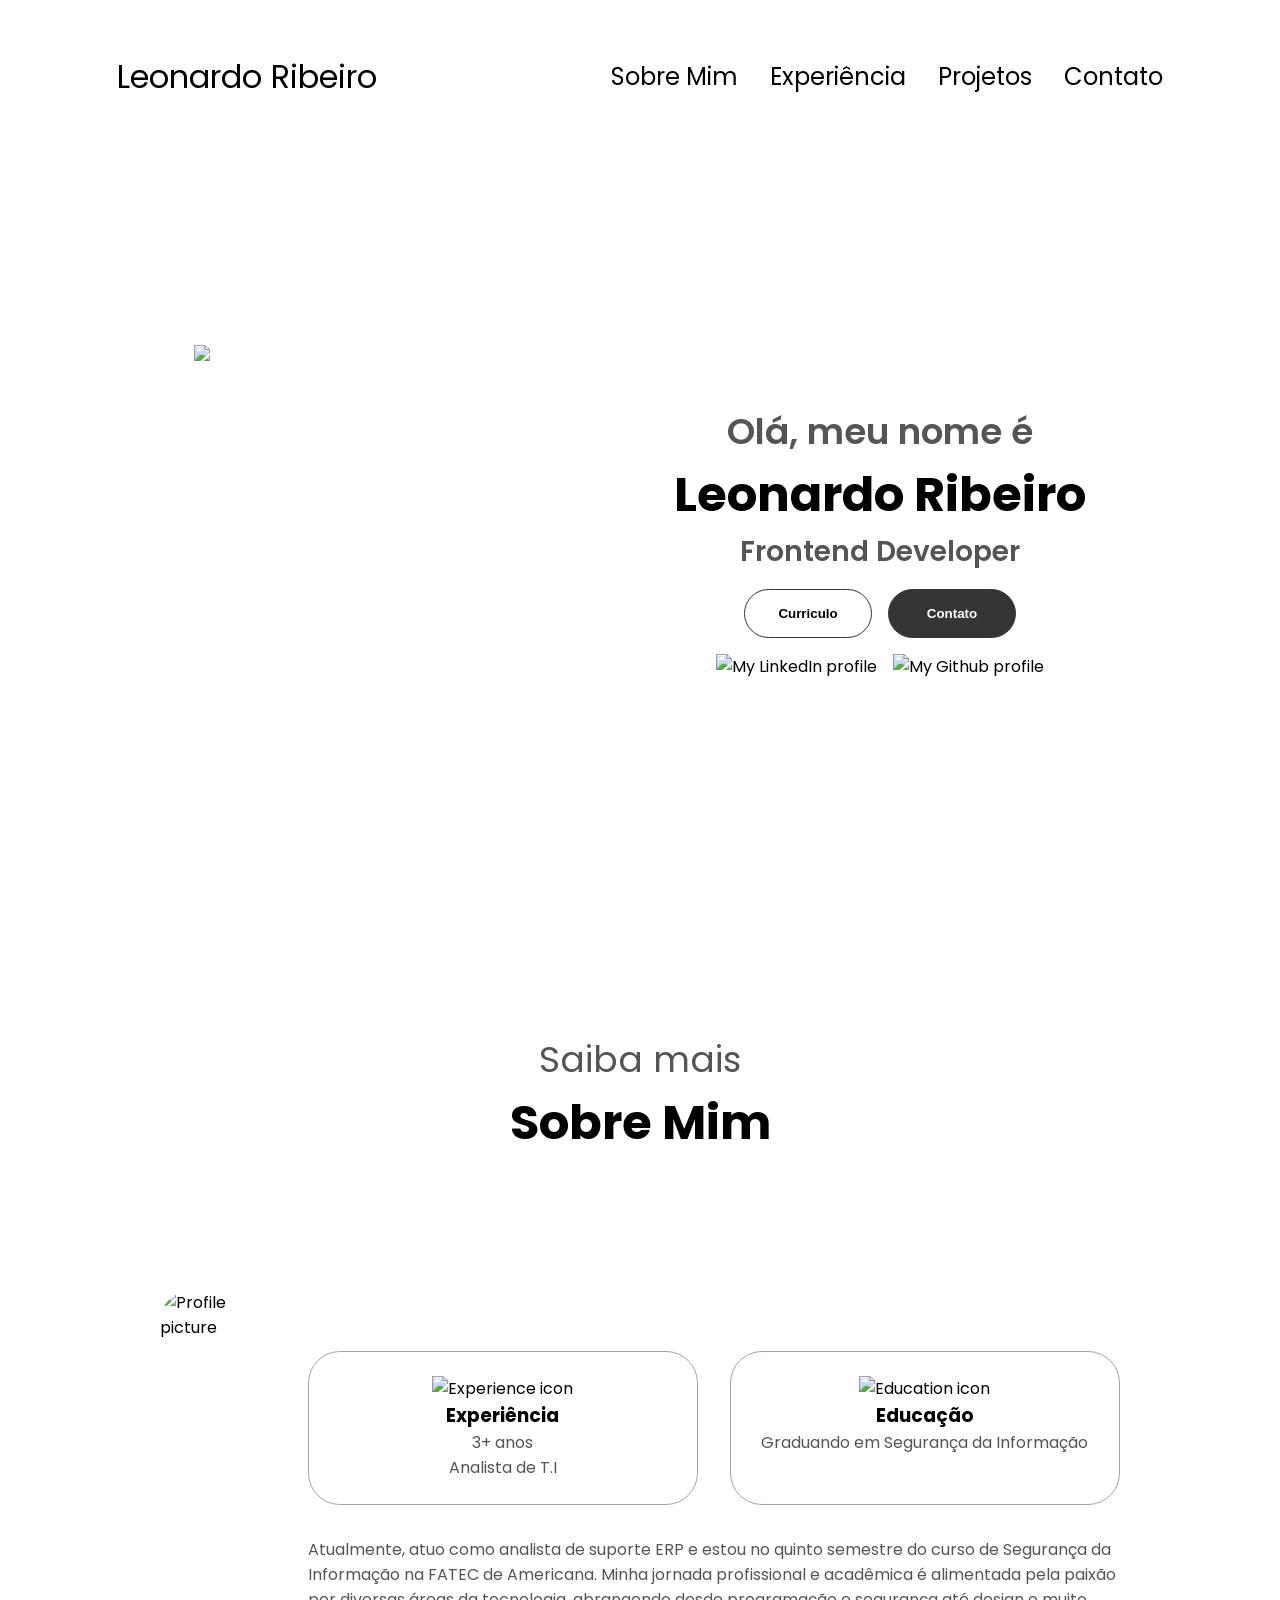
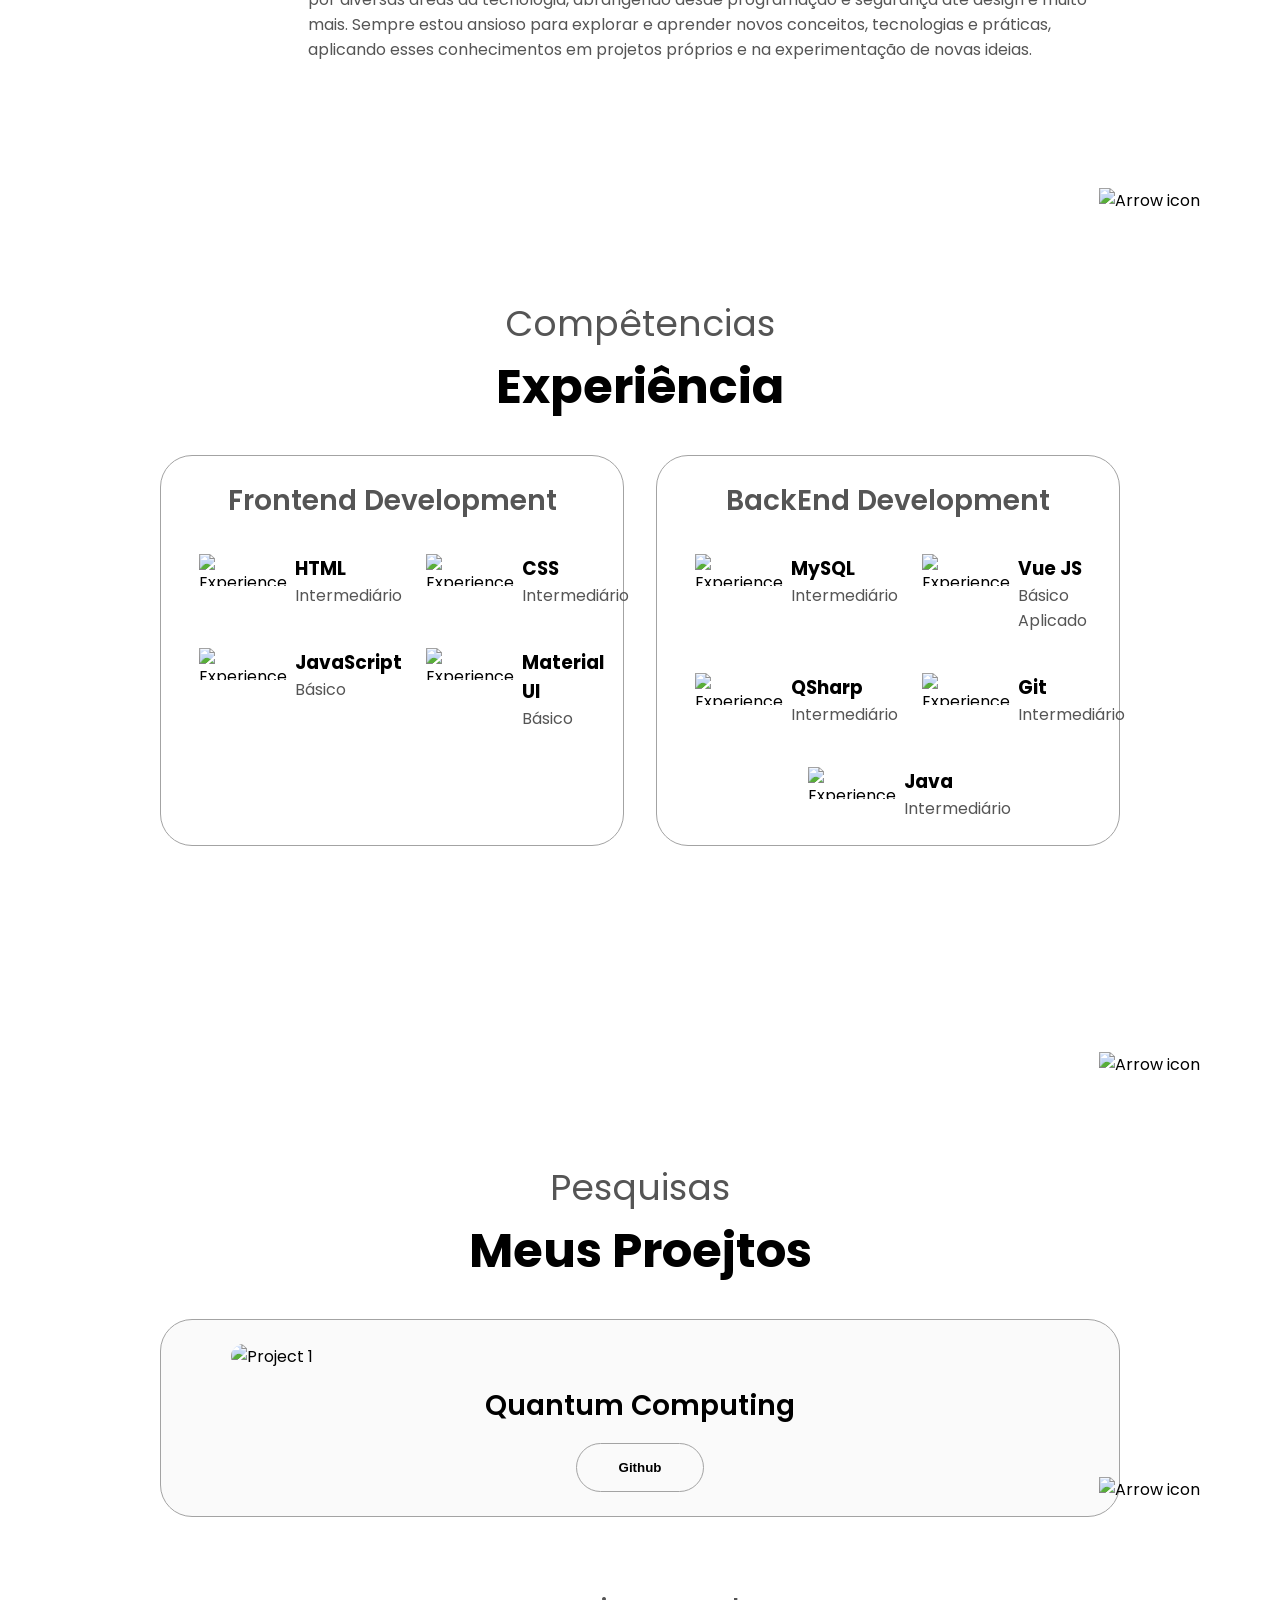
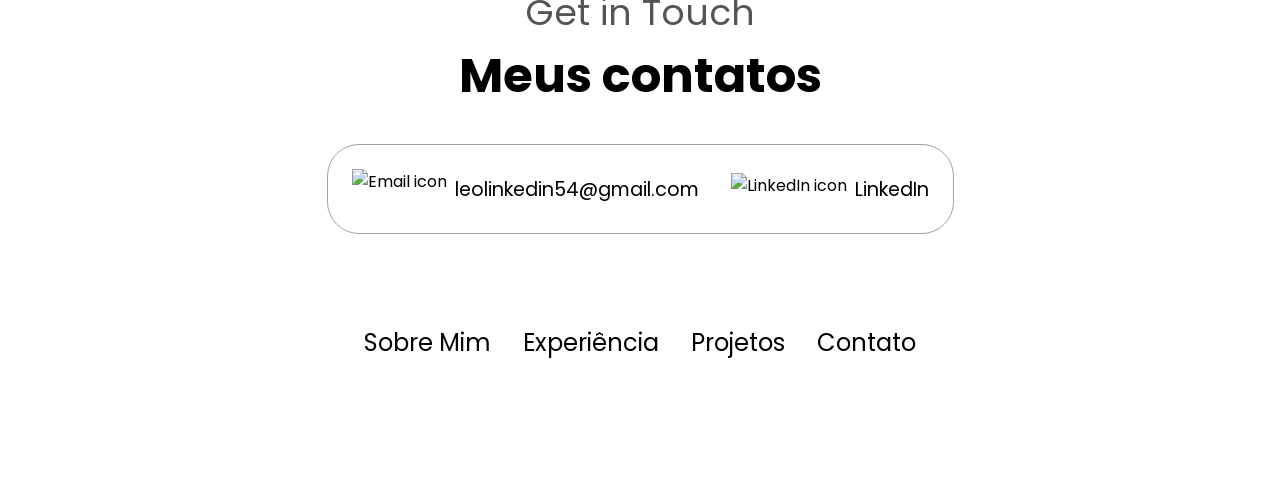
==== index.html @ 20540aca "Add files via upload" ====
<!DOCTYPE html>
<html lang="en">
  <head>
    <meta charset="UTF-8" />
    <meta http-equiv="X-UA-Compatible" content="IE=edge" />
    <meta name="viewport" content="width=device-width, initial-scale=1.0" />
    <title>Meu Portfolio</title>
    <link rel="stylesheet" href="style.css" />
    <link rel="stylesheet" href="mediaqueries.css" />
  </head>
  <body>
    <nav id="desktop-nav">
      <div class="logo">Leonardo Ribeiro</div>
      <div>
        <ul class="nav-links">
          <li><a href="#about">Sobre Mim</a></li>
          <li><a href="#experience">Experiência</a></li>
          <li><a href="#projects">Projetos</a></li>
          <li><a href="#contact">Contato</a></li>
        </ul>
      </div>
    </nav>
    <nav id="hamburger-nav">
      <div class="logo">Leonardo Ribeiro</div>
      <div class="hamburger-menu">
        <div class="hamburger-icon" onclick="toggleMenu()">
          <span></span>
          <span></span>
          <span></span>
        </div>
        <div class="menu-links">
          <li><a href="#about" onclick="toggleMenu()">Sobre Mim</a></li>
          <li><a href="#experience" onclick="toggleMenu()">Experiência</a></li>
          <li><a href="#projects" onclick="toggleMenu()">Projetos</a></li>
          <li><a href="#contact" onclick="toggleMenu()">Contato</a></li>
        </div>
      </div>
    </nav>
    <section id="profile">
      <div class="section__pic-container">
        <img src="./assets/Leo.png" />
      </div>
      <div class="section__text">
        <p class="section__text__p1">Olá, meu nome é</p>
        <h1 class="title">Leonardo Ribeiro</h1>
        <p class="section__text__p2">Frontend Developer</p>
        <div class="btn-container">
          <button
            class="btn btn-color-2"
            onclick="window.open('./assets/Curriculo.pdf')"
          >
            Curriculo
          </button>
          <button class="btn btn-color-1" onclick="location.href='./#contact'">
            Contato
          </button>
        </div>
        <div id="socials-container">
          <img
            src="./assets/linkedin.png"
            alt="My LinkedIn profile"
            class="icon"
            onclick="location.href='https://www.linkedin.com/in/leonardo-r2022/'"
          />
          <img
            src="./assets/github.png"
            alt="My Github profile"
            class="icon"
            onclick="location.href='hhttps://github.com/LeoNardoRR'"
          />
        </div>
      </div>
    </section>
    <section id="about">
      <p class="section__text__p1">Saiba mais</p>
      <h1 class="title">Sobre Mim</h1>
      <div class="section-container">
        <div class="section__pic-container">
          <img
            src="./assets/Leo2.JPEG"
            alt="Profile picture"
            class="about-pic"
          />
        </div>
        <div class="about-details-container">
          <div class="about-containers">
            <div class="details-container">
              <img
                src="./assets/experience.png"
                alt="Experience icon"
                class="icon"
              />
              <h3>Experiência</h3>
              <p>3+ anos <br />Analista de T.I</p>
            </div>
            <div class="details-container">
              <img
                src="./assets/education.png"
                alt="Education icon"
                class="icon"
              />
              <h3>Educação</h3>
              <p>Graduando em Segurança da Informação<br /></p>
            </div>
          </div>
          <div class="text-container">
            <p>
              Atualmente, atuo como analista de suporte ERP e estou no quinto
              semestre do curso de Segurança da Informação na FATEC de
              Americana. Minha jornada profissional e acadêmica é alimentada
              pela paixão por diversas áreas da tecnologia, abrangendo desde
              programação e segurança até design e muito mais. Sempre estou
              ansioso para explorar e aprender novos conceitos, tecnologias e
              práticas, aplicando esses conhecimentos em projetos próprios e na
              experimentação de novas ideias.
            </p>
          </div>
        </div>
      </div>
      <img
        src="./assets/arrow.png"
        alt="Arrow icon"
        class="icon arrow"
        onclick="location.href='./#experience'"
      />
    </section>
    <section id="experience">
      <p class="section__text__p1">Compêtencias</p>
      <h1 class="title">Experiência</h1>
      <div class="experience-details-container">
        <div class="about-containers">
          <div class="details-container">
            <h2 class="experience-sub-title">Frontend Development</h2>
            <div class="article-container">
              <article>
                <img
                  src="./assets/checkmark.png"
                  alt="Experience icon"
                  class="icon"
                />
                <div>
                  <h3>HTML</h3>
                  <p>Intermediário</p>
                </div>
              </article>
              <article>
                <img
                  src="./assets/checkmark.png"
                  alt="Experience icon"
                  class="icon"
                />
                <div>
                  <h3>CSS</h3>
                  <p>Intermediário</p>
                </div>
              </article>
              <article>
                <img
                  src="./assets/checkmark.png"
                  alt="Experience icon"
                  class="icon"
                />
                <div>
                  <h3>JavaScript</h3>
                  <p>Básico</p>
                </div>
              </article>
              <article>
                <img
                  src="./assets/checkmark.png"
                  alt="Experience icon"
                  class="icon"
                />
                <div>
                  <h3>Material UI</h3>
                  <p>Básico</p>
                </div>
              </article>
            </div>
          </div>
          <div class="details-container">
            <h2 class="experience-sub-title">BackEnd Development</h2>
            <div class="article-container">
              <article>
                <img
                  src="./assets/checkmark.png"
                  alt="Experience icon"
                  class="icon"
                />
                <div>
                  <h3>MySQL</h3>
                  <p>Intermediário</p>
                </div>
              </article>
              <article>
                <img
                  src="./assets/checkmark.png"
                  alt="Experience icon"
                  class="icon"
                />
                <div>
                  <h3>Vue JS</h3>
                  <p>Básico Aplicado</p>
                </div>
              </article>
              <article>
                <img
                  src="./assets/checkmark.png"
                  alt="Experience icon"
                  class="icon"
                />
                <div>
                  <h3>QSharp</h3>
                  <p>Intermediário</p>
                </div>
              </article>
              <article>
                <img
                  src="./assets/checkmark.png"
                  alt="Experience icon"
                  class="icon"
                />
                <div>
                  <h3>Git</h3>
                  <p>Intermediário</p>
                </div>
              </article>
              <article>
                <img
                  src="./assets/checkmark.png"
                  alt="Experience icon"
                  class="icon"
                />
                <div>
                  <h3>Java</h3>
                  <p>Intermediário</p>
                </div>
              </article>
            </div>
          </div>
        </div>
      </div>
      <img
        src="./assets/arrow.png"
        alt="Arrow icon"
        class="icon arrow"
        onclick="location.href='./#projects'"
      />
    </section>
    <section id="projects">
      <p class="section__text__p1">Pesquisas</p>
      <h1 class="title">Meus Proejtos</h1>
      <div class="experience-details-container">
        <div class="about-containers">
          <div class="details-container color-container">
            <div class="article-container">
              <img
                src="../html-css-js-portfolio-tutorial-2/assets/computer.jpg"
                alt="Project 1"
                class="project-img"
              />
            </div>
            <h2 class="experience-sub-title project-title">
              Quantum Computing
            </h2>
            <div class="btn-container">
              <button
                class="btn btn-color-2 project-btn"
                onclick="location.href='https://github.com/LeoNardoRR/classical-technology-to-quantum'"
              >
                Github
              </button>

            </div>
          </div>
          <!-- 
          <div class="details-container color-container">
            <div class="article-container">
              <img
                src="./assets/project-2.png"
                alt="Project 2"
                class="project-img"
              />
            </div>
            <h2 class="experience-sub-title project-title">Project Two</h2>
            <div class="btn-container">
              <button
                class="btn btn-color-2 project-btn"
                onclick="location.href='https://github.com/'"
              >
                Github
              </button>
              <button
                class="btn btn-color-2 project-btn"
                onclick="location.href='https://github.com/'"
              >
                Live Demo
              </button>
            </div>
          </div>
          <div class="details-container color-container">
            <div class="article-container">
              <img
                src="./assets/project-3.png"
                alt="Project 3"
                class="project-img"
              />
            </div>

          <h2 class="experience-sub-title project-title">Project Three</h2>
            <div class="btn-container">
              <button
                class="btn btn-color-2 project-btn"
                onclick="location.href='https://github.com/'"
              >
                Github
              </button>
              <button
                class="btn btn-color-2 project-btn"
                onclick="location.href='https://github.com/'"
              >
                Live Demo
              </button>
            </div>
          </div>
        </div>
      </div>
    -->
      <img
        src="./assets/arrow.png"
        alt="Arrow icon"
        class="icon arrow"
        onclick="location.href='./#contact'"
      />
    </section>
    <section id="contact">
      <p class="section__text__p1">Get in Touch</p>
      <h1 class="title">Meus contatos</h1>
      <div class="contact-info-upper-container">
        <div class="contact-info-container">
          <img
            src="./assets/email.png"
            alt="Email icon"
            class="icon contact-icon email-icon"
          />
          <p><a href="mailto:examplemail@gmail.com">leolinkedin54@gmail.com</a></p>
        </div>
        <div class="contact-info-container">
          <img
            src="./assets/linkedin.png"
            alt="LinkedIn icon"
            class="icon contact-icon"
          />
          <p><a href="https://www.linkedin.com/in/leonardo-r2022/">LinkedIn</a></p>
        </div>
      </div>
    </section>
    <footer>
      <nav>
        <div class="nav-links-container">
          <ul class="nav-links">
            <li><a href="#about">Sobre Mim</a></li>
            <li><a href="#experience">Experiência</a></li>
            <li><a href="#projects">Projetos</a></li>
            <li><a href="#contact">Contato</a></li>
          </ul>
        </div>
      </nav>
    </footer>
    <script src="script.js"></script>
  </body>
</html>
---- style.css ----
/* GENERAL */

@import url("https://fonts.googleapis.com/css2?family=Poppins:wght@300;400;500;600&display=swap");

* {
  margin: 0;
  padding: 0;
}

body {
  font-family: "Poppins", sans-serif;
}

html {
  scroll-behavior: smooth;
}

p {
  color: rgb(85, 85, 85);
}

/* TRANSITION */

a,
.btn {
  transition: all 300ms ease;
}

/* DESKTOP NAV */

nav,
.nav-links {
  display: flex;
}

nav {
  justify-content: space-around;
  align-items: center;
  height: 17vh;
}

.nav-links {
  gap: 2rem;
  list-style: none;
  font-size: 1.5rem;
}

a {
  color: black;
  text-decoration: none;
  text-decoration-color: white;
}

a:hover {
  color: grey;
  text-decoration: underline;
  text-underline-offset: 1rem;
  text-decoration-color: rgb(181, 181, 181);
}

.logo {
  font-size: 2rem;
}

.logo:hover {
  cursor: default;
}

/* HAMBURGER MENU */

#hamburger-nav {
  display: none;
}

.hamburger-menu {
  position: relative;
  display: inline-block;
}

.hamburger-icon {
  display: flex;
  flex-direction: column;
  justify-content: space-between;
  height: 24px;
  width: 30px;
  cursor: pointer;
}

.hamburger-icon span {
  width: 100%;
  height: 2px;
  background-color: black;
  transition: all 0.3 ease-in-out;
}

.menu-links {
  position: absolute;
  top: 100%;
  right: 0;
  background-color: white;
  width: fit-content;
  max-height: 0;
  overflow: hidden;
  transition: all 0.3 ease-in-out;
}

.menu-links a {
  display: block;
  padding: 10px;
  text-align: center;
  font-size: 1.5rem;
  color: black;
  text-decoration: none;
  transition: all 0.3 ease-in-out;
}

.menu-links li {
  list-style: none;
}

.menu-links.open {
  max-height: 300px;
}

.hamburger-icon.open span:first-child {
  transform: rotate(45deg) translate(10px, 5px);
}

.hamburger-icon.open span:nth-child(2) {
  opacity: 0;
}

.hamburger-icon.open span:last-child {
  transform: rotate(-45deg) translate(10px, -5px);
}

.hamburger-icon span:first-child {
  transform: none;
}

.hamburger-icon span:first-child {
  opacity: 1;
}

.hamburger-icon span:first-child {
  transform: none;
}

/* SECTIONS */

section {
  padding-top: 4vh;
  height: 96vh;
  margin: 0 10rem;
  box-sizing: border-box;
  min-height: fit-content;
}

.section-container {
  display: flex;
}

/* PROFILE SECTION */

#profile {
  display: flex;
  justify-content: center;
  gap: 5rem;
  height: 80vh;
}

.section__pic-container {
  display: flex;
  height: 400px;
  width: 400px;
  margin: auto 0;
}

.section__text {
  align-self: center;
  text-align: center;
}

.section__text p {
  font-weight: 600;
}

.section__text__p1 {
  text-align: center;
  font-size: 4vh;
}

.section__text__p2 {
  font-size: 1.75rem;
  margin-bottom: 1rem;
}

.title {
  font-size: 3rem;
  text-align: center;
}

#socials-container {
  display: flex;
  justify-content: center;
  margin-top: 1rem;
  gap: 1rem;
}

/* ICONS */

.icon {
  cursor: pointer;
  height: 2rem;
}

/* BUTTONS */

.btn-container {
  display: flex;
  justify-content: center;
  gap: 1rem;
}

.btn {
  font-weight: 600;
  transition: all 300ms ease;
  padding: 1rem;
  width: 8rem;
  border-radius: 2rem;
}

.btn-color-1,
.btn-color-2 {
  border: rgb(53, 53, 53) 0.1rem solid;
}

.btn-color-1:hover,
.btn-color-2:hover {
  cursor: pointer;
}

.btn-color-1,
.btn-color-2:hover {
  background: rgb(53, 53, 53);
  color: white;
}

.btn-color-1:hover {
  background: rgb(0, 0, 0);
}

.btn-color-2 {
  background: none;
}

.btn-color-2:hover {
  border: rgb(255, 255, 255) 0.1rem solid;
}

.btn-container {
  gap: 1rem;
}

/* ABOUT SECTION */

#about {
  position: relative;
}

.about-containers {
  gap: 2rem;
  margin-bottom: 2rem;
  margin-top: 2rem;
}

.about-details-container {
  justify-content: center;
  flex-direction: column;
}

.about-containers,
.about-details-container {
  display: flex;
}

.about-pic {
  border-radius: 2rem;
}

.arrow {
  position: absolute;
  right: -5rem;
  bottom: 2.5rem;
}

.details-container {
  padding: 1.5rem;
  flex: 1;
  background: white;
  border-radius: 2rem;
  border: rgb(53, 53, 53) 0.1rem solid;
  border-color: rgb(163, 163, 163);
  text-align: center;
}

.section-container {
  gap: 4rem;
  height: 80%;
}

.section__pic-container {
  height: 400px;
  width: 400px;
  border-radius: 50px;
  margin: auto 0;
}

/* EXPERIENCE SECTION */

#experience {
  position: relative;
}

.experience-sub-title {
  color: rgb(85, 85, 85);
  font-weight: 600;
  font-size: 1.75rem;
  margin-bottom: 2rem;
}

.experience-details-container {
  display: flex;
  justify-content: center;
  flex-direction: column;
}

.article-container {
  display: flex;
  text-align: initial;
  flex-wrap: wrap;
  flex-direction: row;
  gap: 2.5rem;
  justify-content: space-around;
}

article {
  display: flex;
  width: 10rem;
  justify-content: space-around;
  gap: 0.5rem;
}

article .icon {
  cursor: default;
}

/* PROJECTS SECTION */

#projects {
  position: relative;
}

.color-container {
  border-color: rgb(163, 163, 163);
  background: rgb(250, 250, 250);
}

.project-img {
  border-radius: 2rem;
  width: 90%;
  height: 90%;
}

.project-title {
  margin: 1rem;
  color: black;
}

.project-btn {
  color: black;
  border-color: rgb(163, 163, 163);
}

/* CONTACT */

#contact {
  display: flex;
  justify-content: center;
  flex-direction: column;
  height: 70vh;
}

.contact-info-upper-container {
  display: flex;
  justify-content: center;
  border-radius: 2rem;
  border: rgb(53, 53, 53) 0.1rem solid;
  border-color: rgb(163, 163, 163);
  background: (250, 250, 250);
  margin: 2rem auto;
  padding: 0.5rem;
}

.contact-info-container {
  display: flex;
  align-items: center;
  justify-content: center;
  gap: 0.5rem;
  margin: 1rem;
}

.contact-info-container p {
  font-size: larger;
}

.contact-icon {
  cursor: default;
}

.email-icon {
  height: 2.5rem;
}

/* FOOTER SECTION */

footer {
  height: 26vh;
  margin: 0 1rem;
}

footer p {
  text-align: center;
}
---- mediaqueries.css ----
@media screen and (max-width: 1400px) {
  #profile {
    height: 83vh;
    margin-bottom: 6rem;
  }
  .about-containers {
    flex-wrap: wrap;
  }
  #contact,
  #projects {
    height: fit-content;
  }
}

@media screen and (max-width: 1200px) {
  #desktop-nav {
    display: none;
  }
  #hamburger-nav {
    display: flex;
  }
  #experience,
  .experience-details-container {
    margin-top: 2rem;
  }
  #profile,
  .section-container {
    display: block;
  }
  .arrow {
    display: none;
  }
  section,
  .section-container {
    height: fit-content;
  }
  section {
    margin: 0 5%;
  }
  .section__pic-container {
    width: 275px;
    height: 275px;
    margin: 0 auto 2rem;
  }
  .about-containers {
    margin-top: 0;
  }
}

@media screen and (max-width: 600px) {
  #contact,
  footer {
    height: 40vh;
  }
  #profile {
    height: 83vh;
    margin-bottom: 0;
  }
  article {
    font-size: 1rem;
  }
  footer nav {
    height: fit-content;
    margin-bottom: 2rem;
  }
  .about-containers,
  .contact-info-upper-container,
  .btn-container {
    flex-wrap: wrap;
  }
  .contact-info-container {
    margin: 0;
  }
  .contact-info-container p,
  .nav-links li a {
    font-size: 1rem;
  }
  .experience-sub-title {
    font-size: 1.25rem;
  }
  .logo {
    font-size: 1.5rem;
  }
  .nav-links {
    flex-direction: column;
    gap: 0.5rem;
    text-align: center;
  }
  .section__pic-container {
    width: auto;
    height: 46vw;
    justify-content: center;
  }
  .section__text__p2 {
    font-size: 1.25rem;
  }
  .title {
    font-size: 2rem;
  }
  .text-container {
    text-align: justify;
  }
}
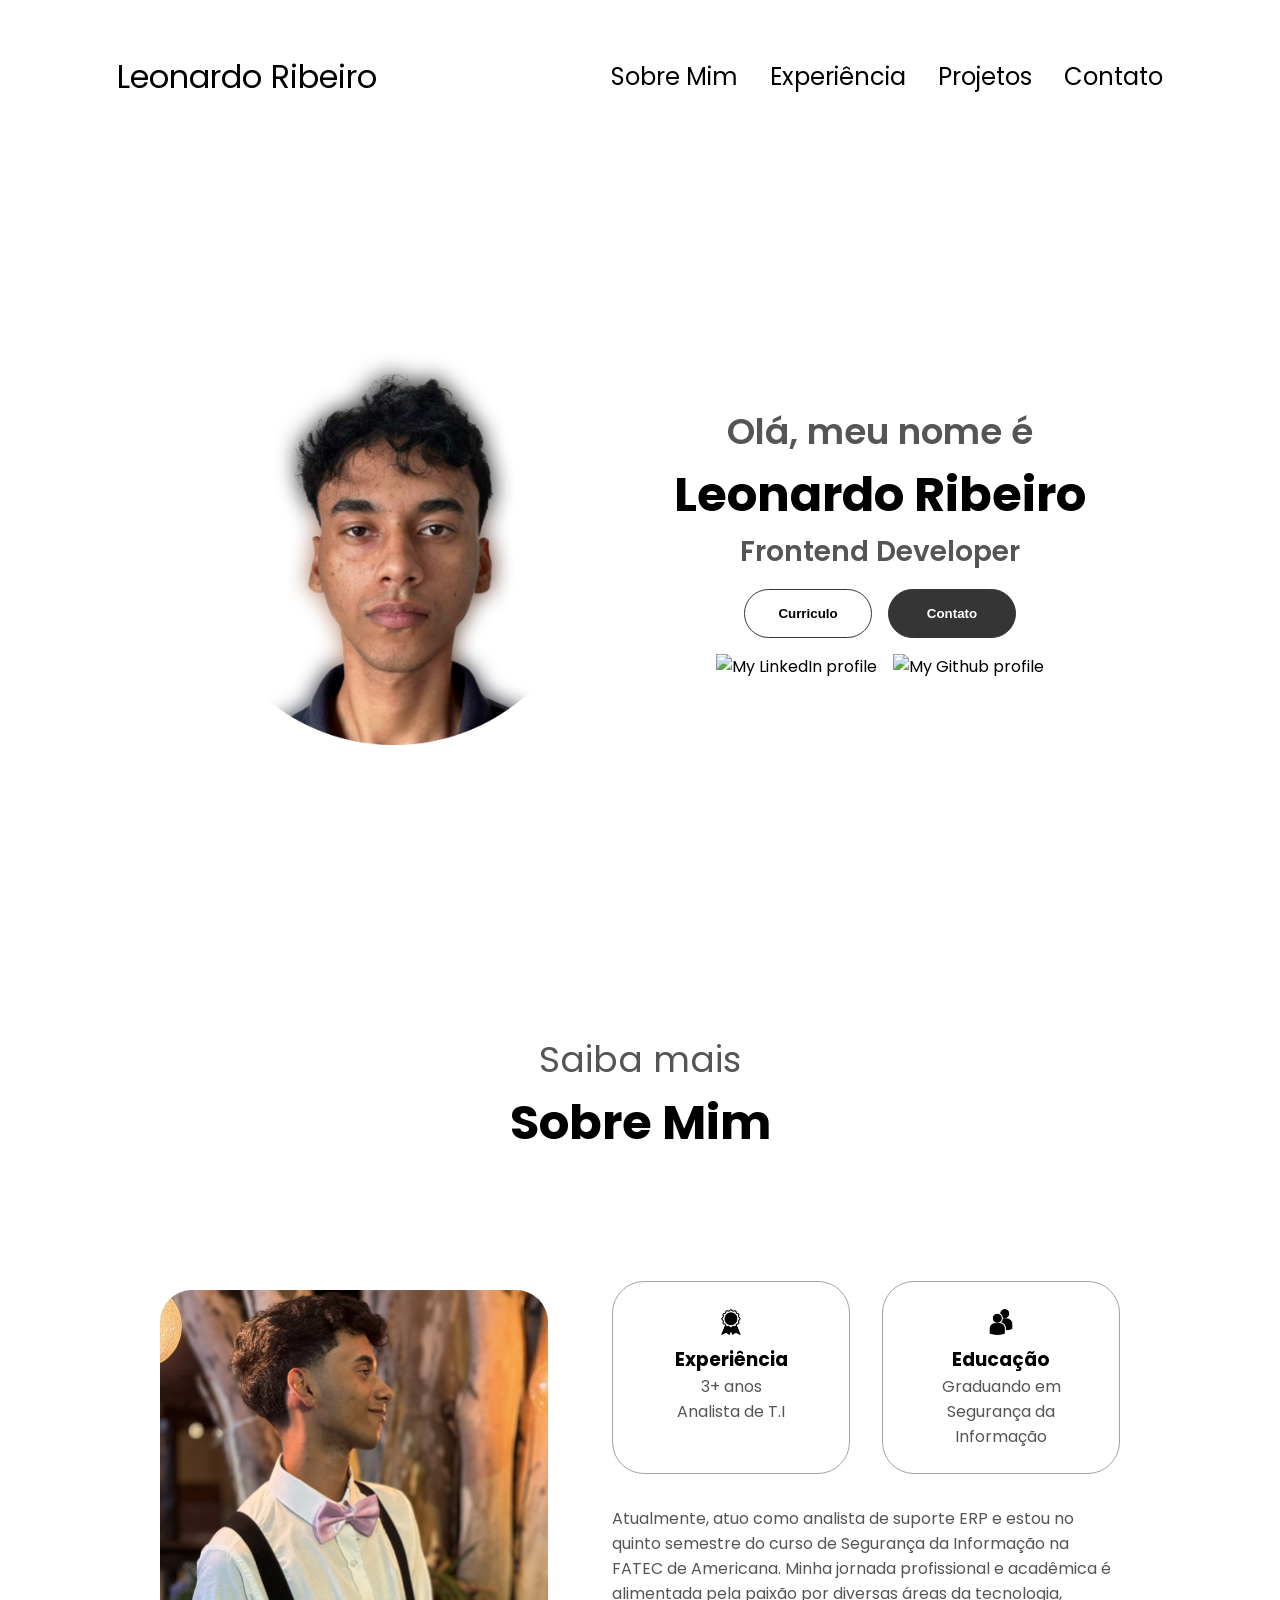
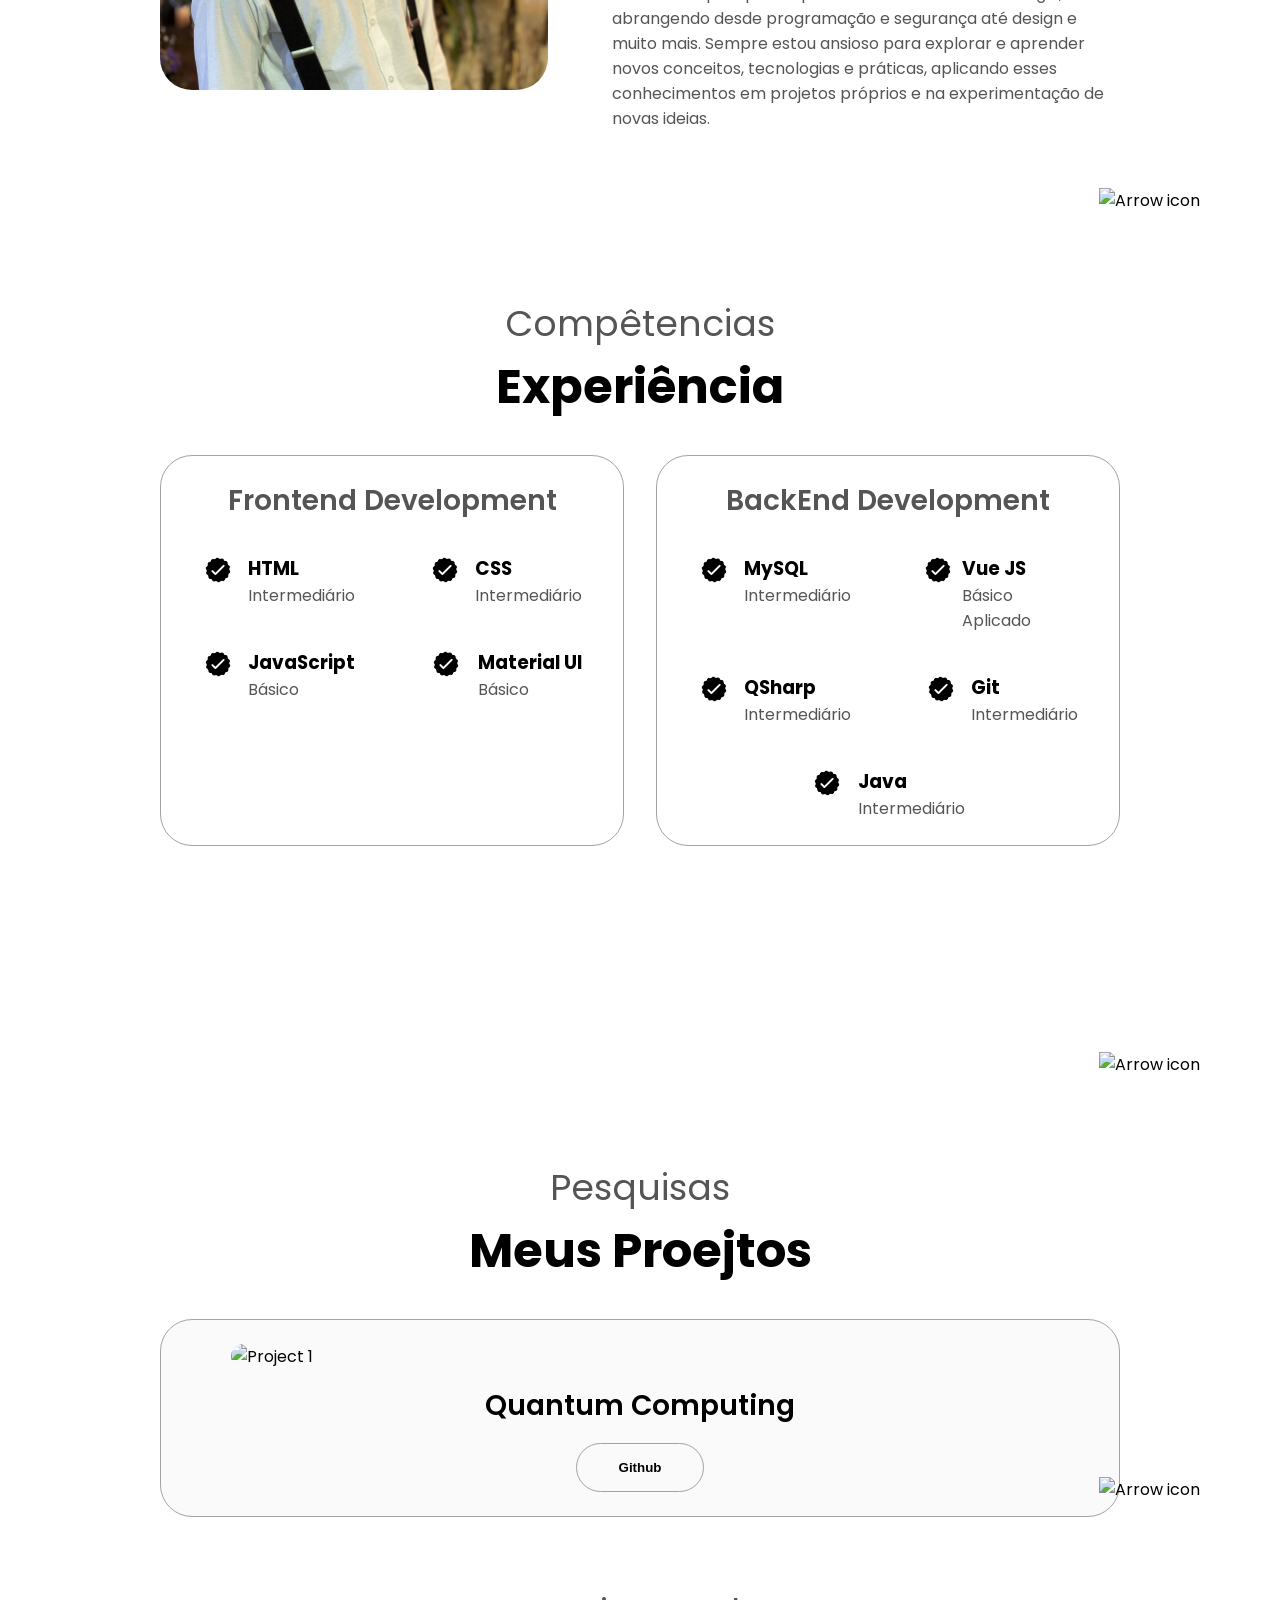
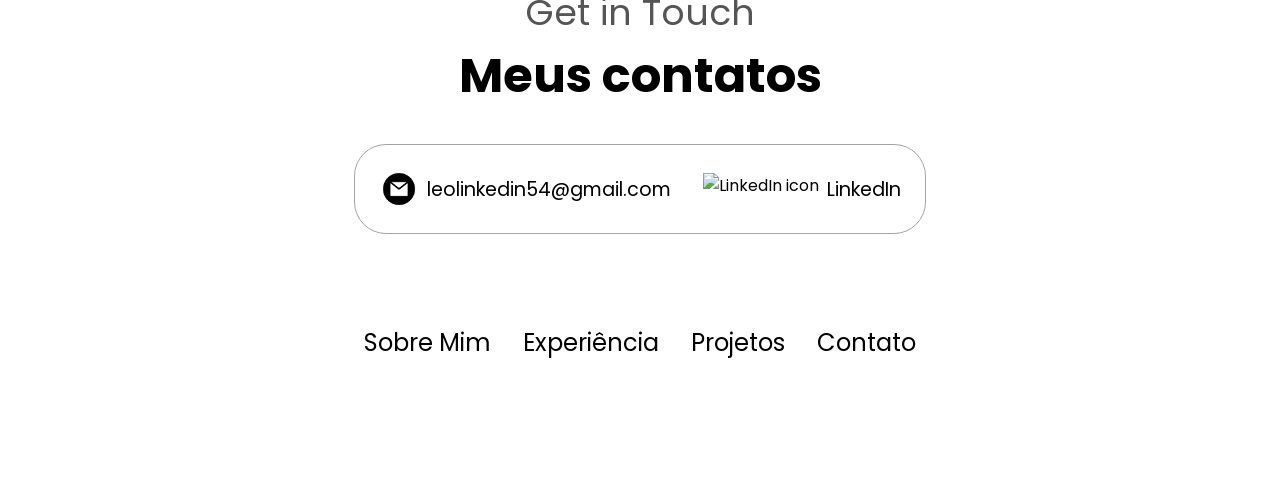
==== commit 082aa9a8: "update index" ====
--- a/index.html
+++ b/index.html
@@ -255,7 +255,7 @@
           <div class="details-container color-container">
             <div class="article-container">
               <img
-                src="../html-css-js-portfolio-tutorial-2/assets/computer.jpg"
+                src="../Portfolio/assets/computer.jpg"
                 alt="Project 1"
                 class="project-img"
               />
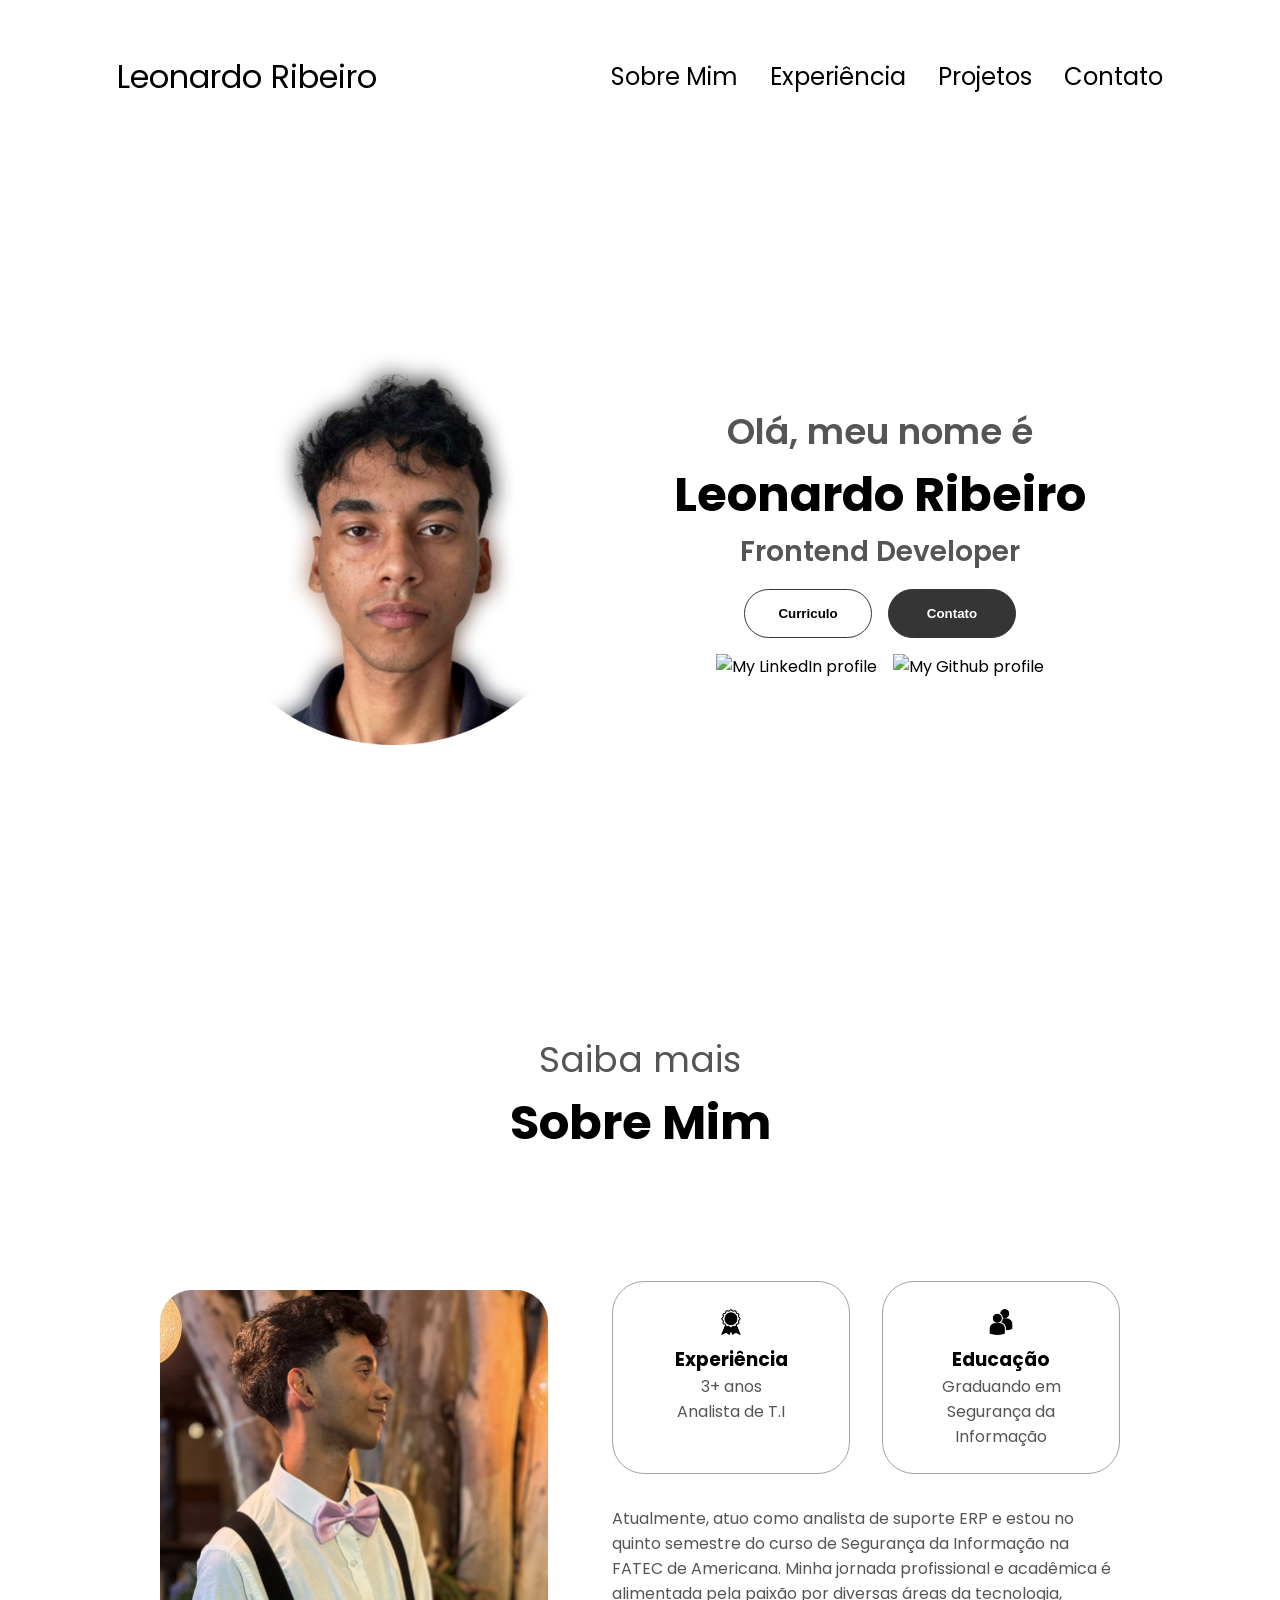
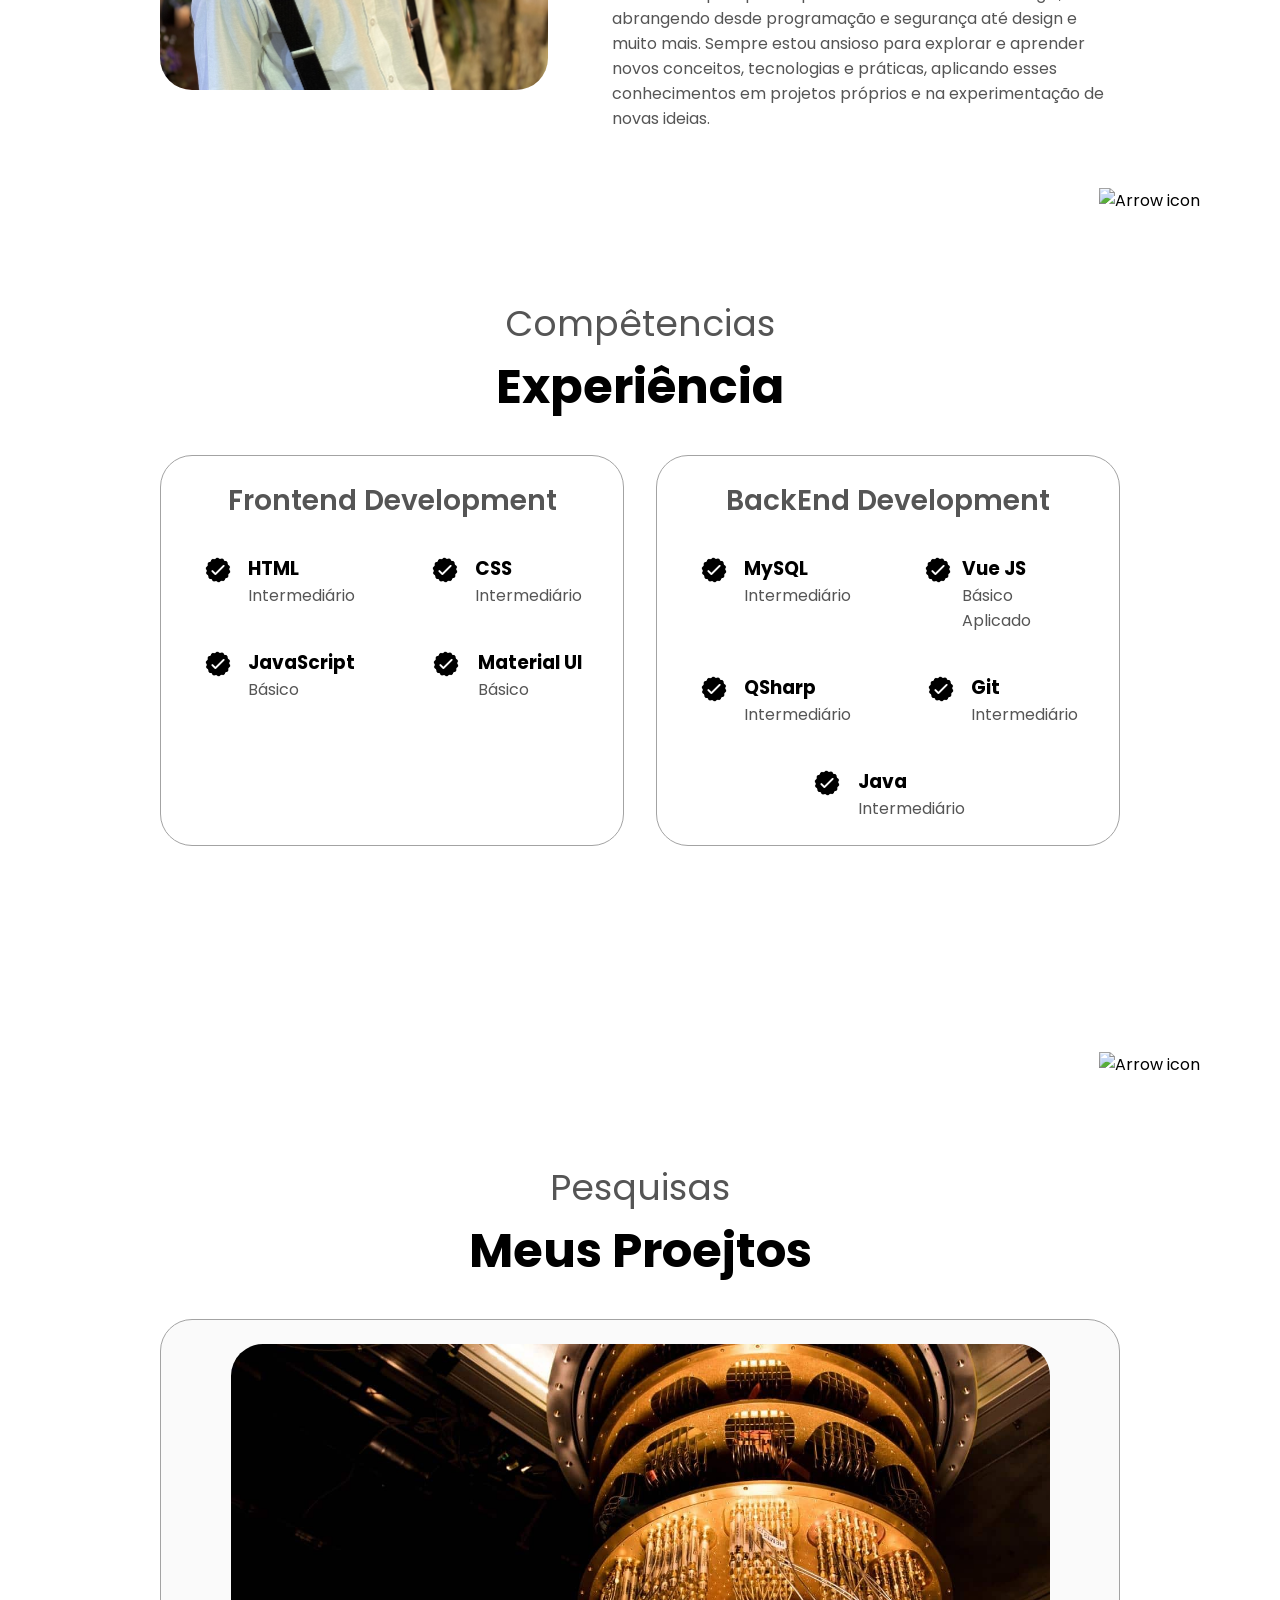
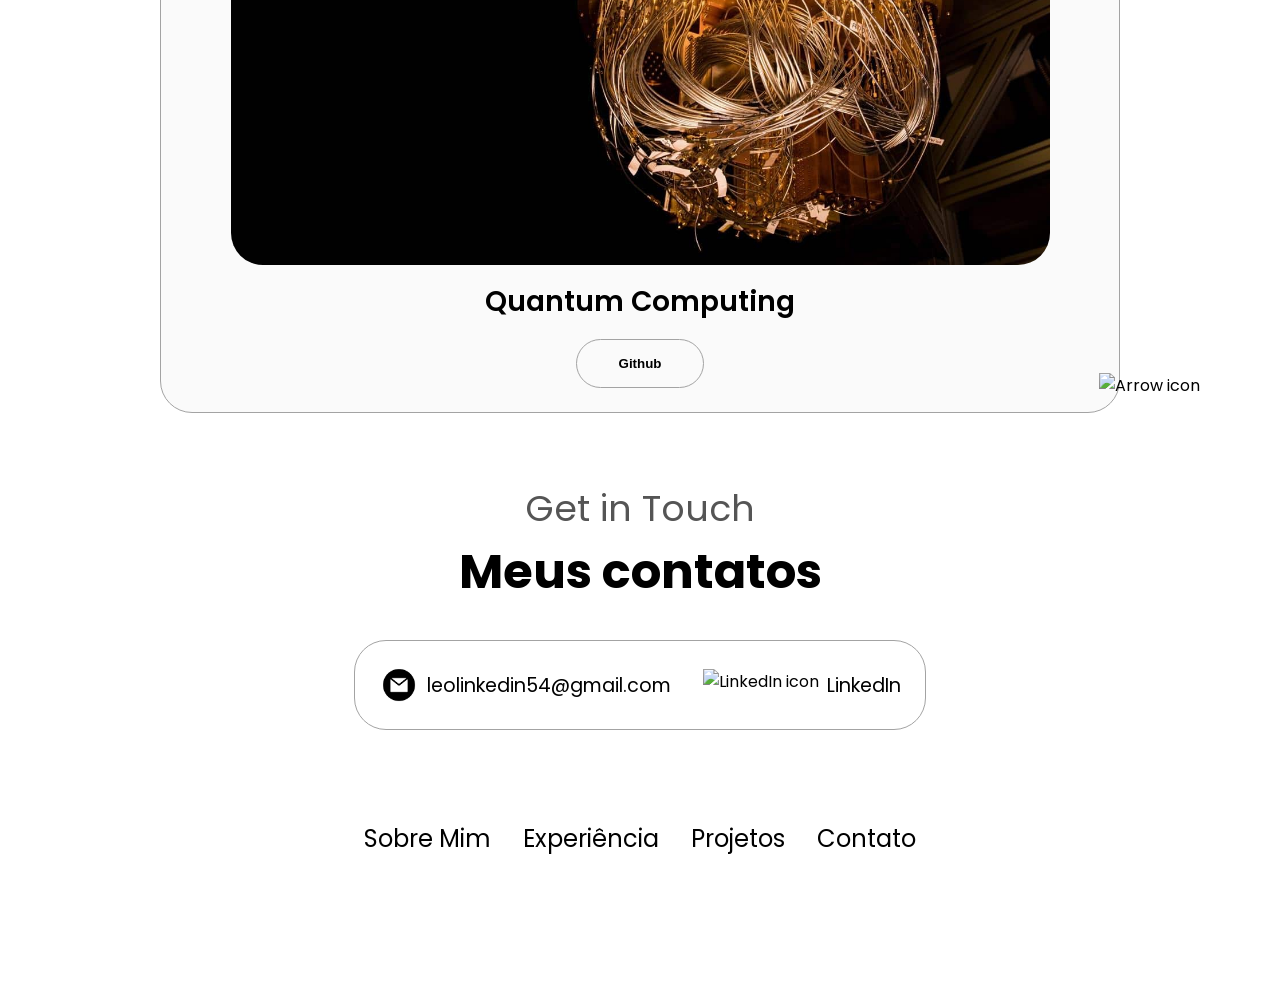
==== commit a3768839: "update computer img" ====
--- a/index.html
+++ b/index.html
@@ -255,7 +255,7 @@
           <div class="details-container color-container">
             <div class="article-container">
               <img
-                src="../Portfolio/assets/computer.jpg"
+                src="/assets/computer.jpg"
                 alt="Project 1"
                 class="project-img"
               />
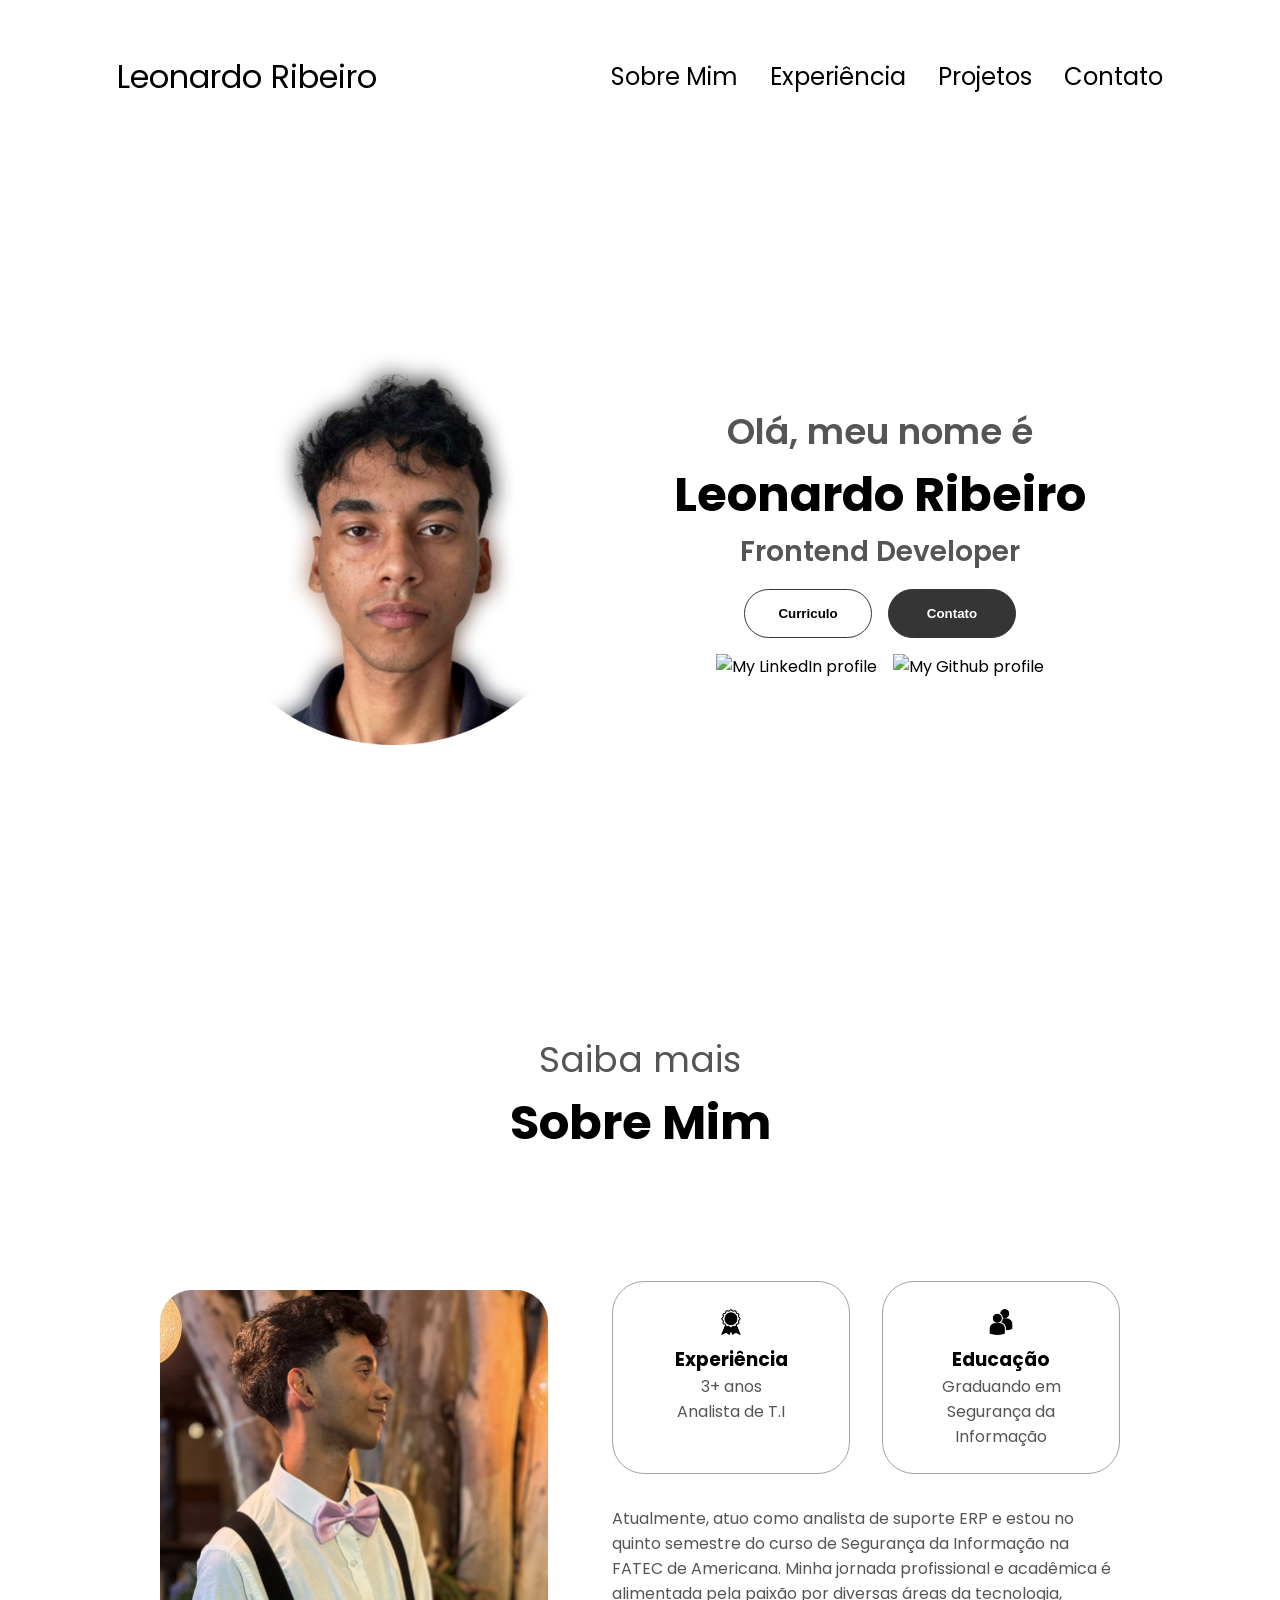
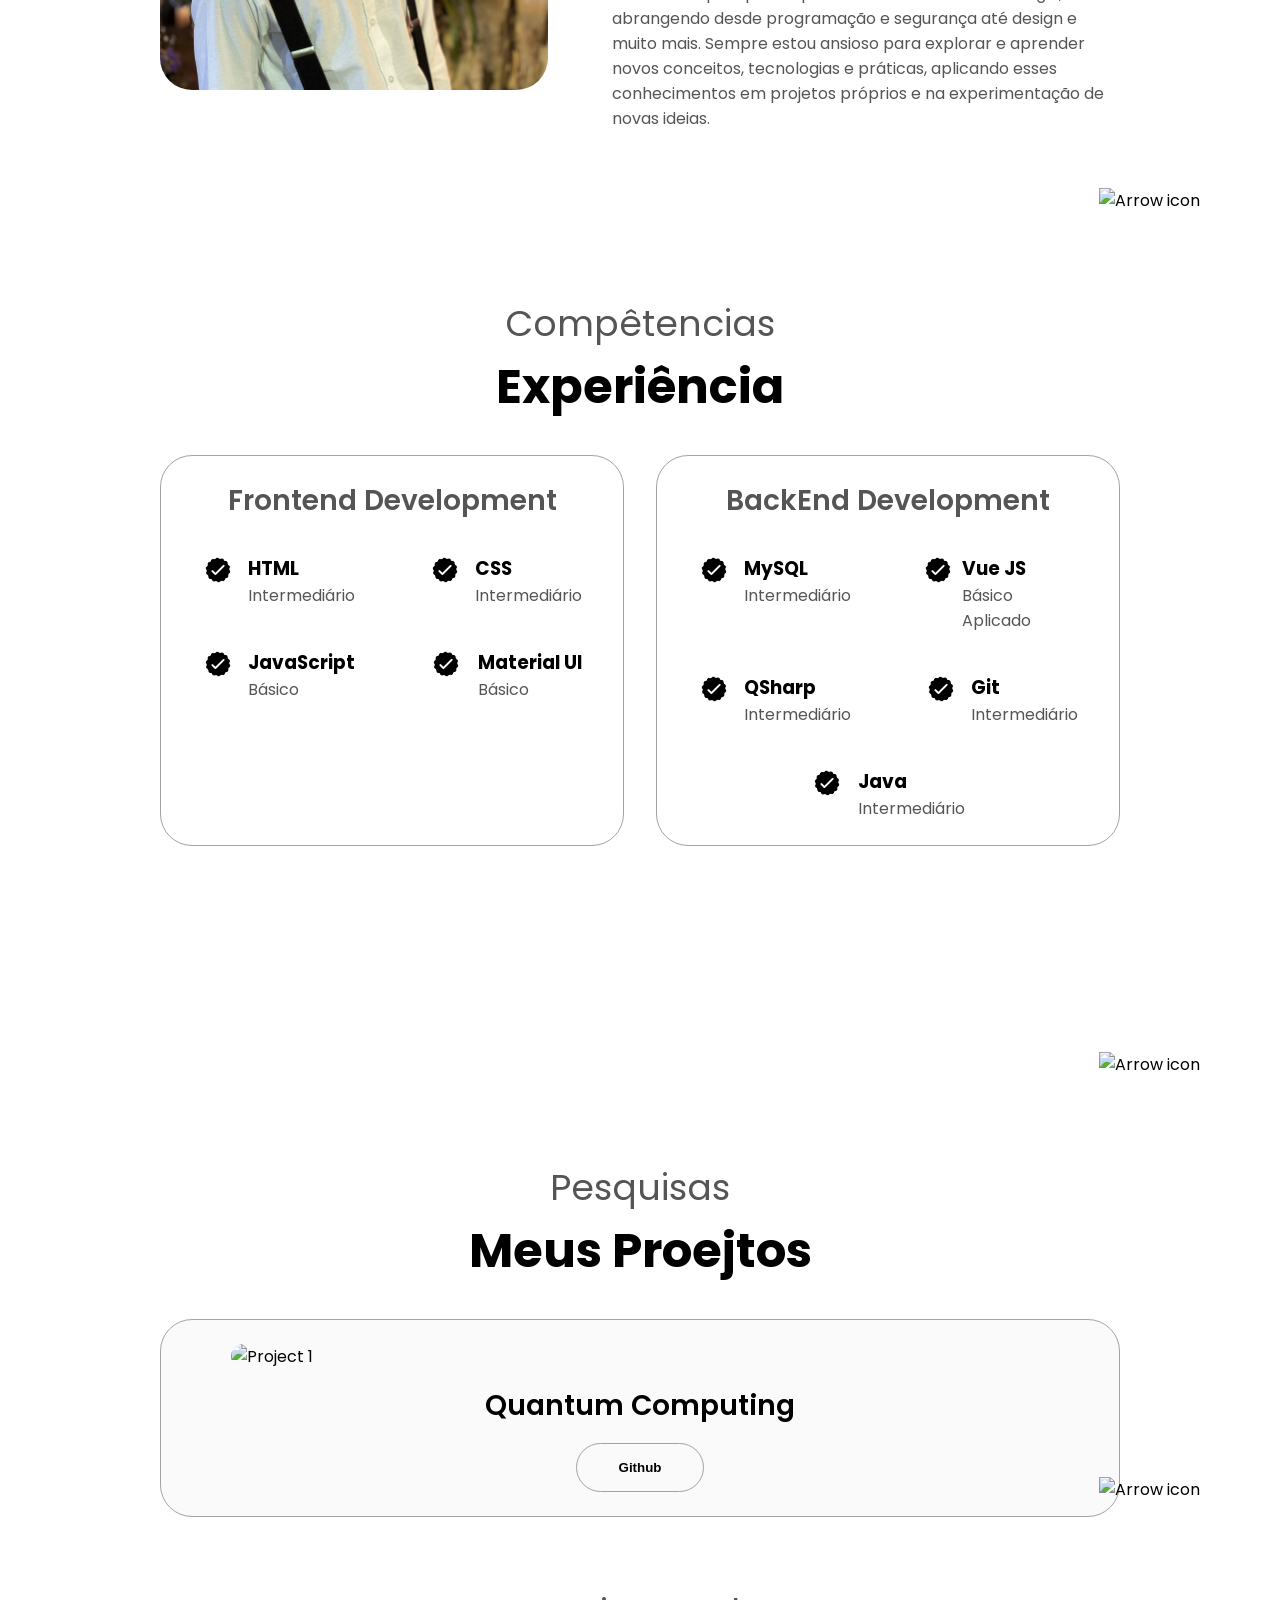
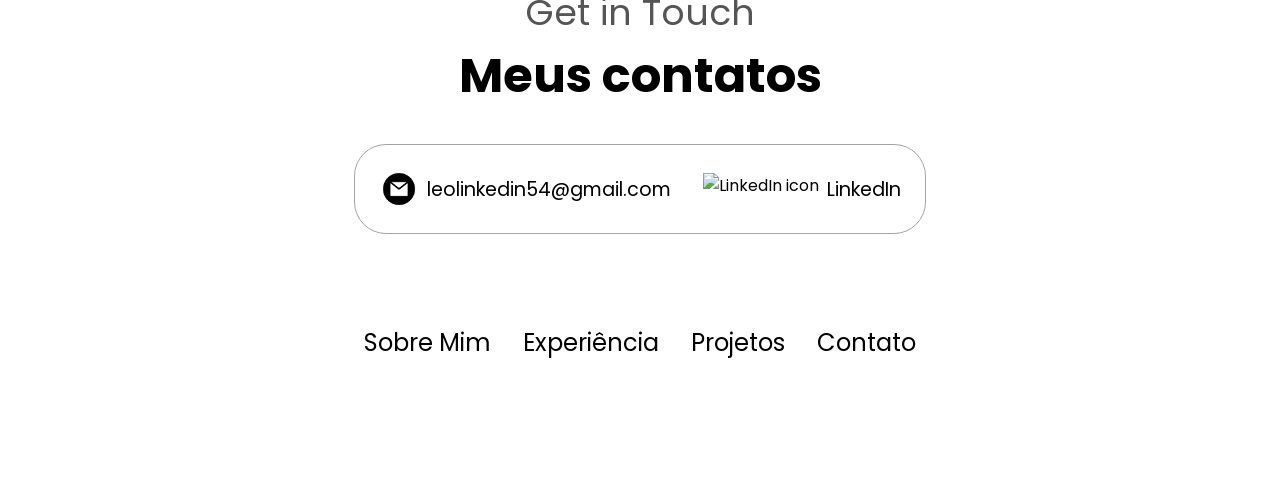
==== commit b7efe65d: "update computer img" ====
--- a/index.html
+++ b/index.html
@@ -255,7 +255,7 @@
           <div class="details-container color-container">
             <div class="article-container">
               <img
-                src="/assets/computer.jpg"
+                src="../Portfolio/assets/computer.jpg"
                 alt="Project 1"
                 class="project-img"
               />
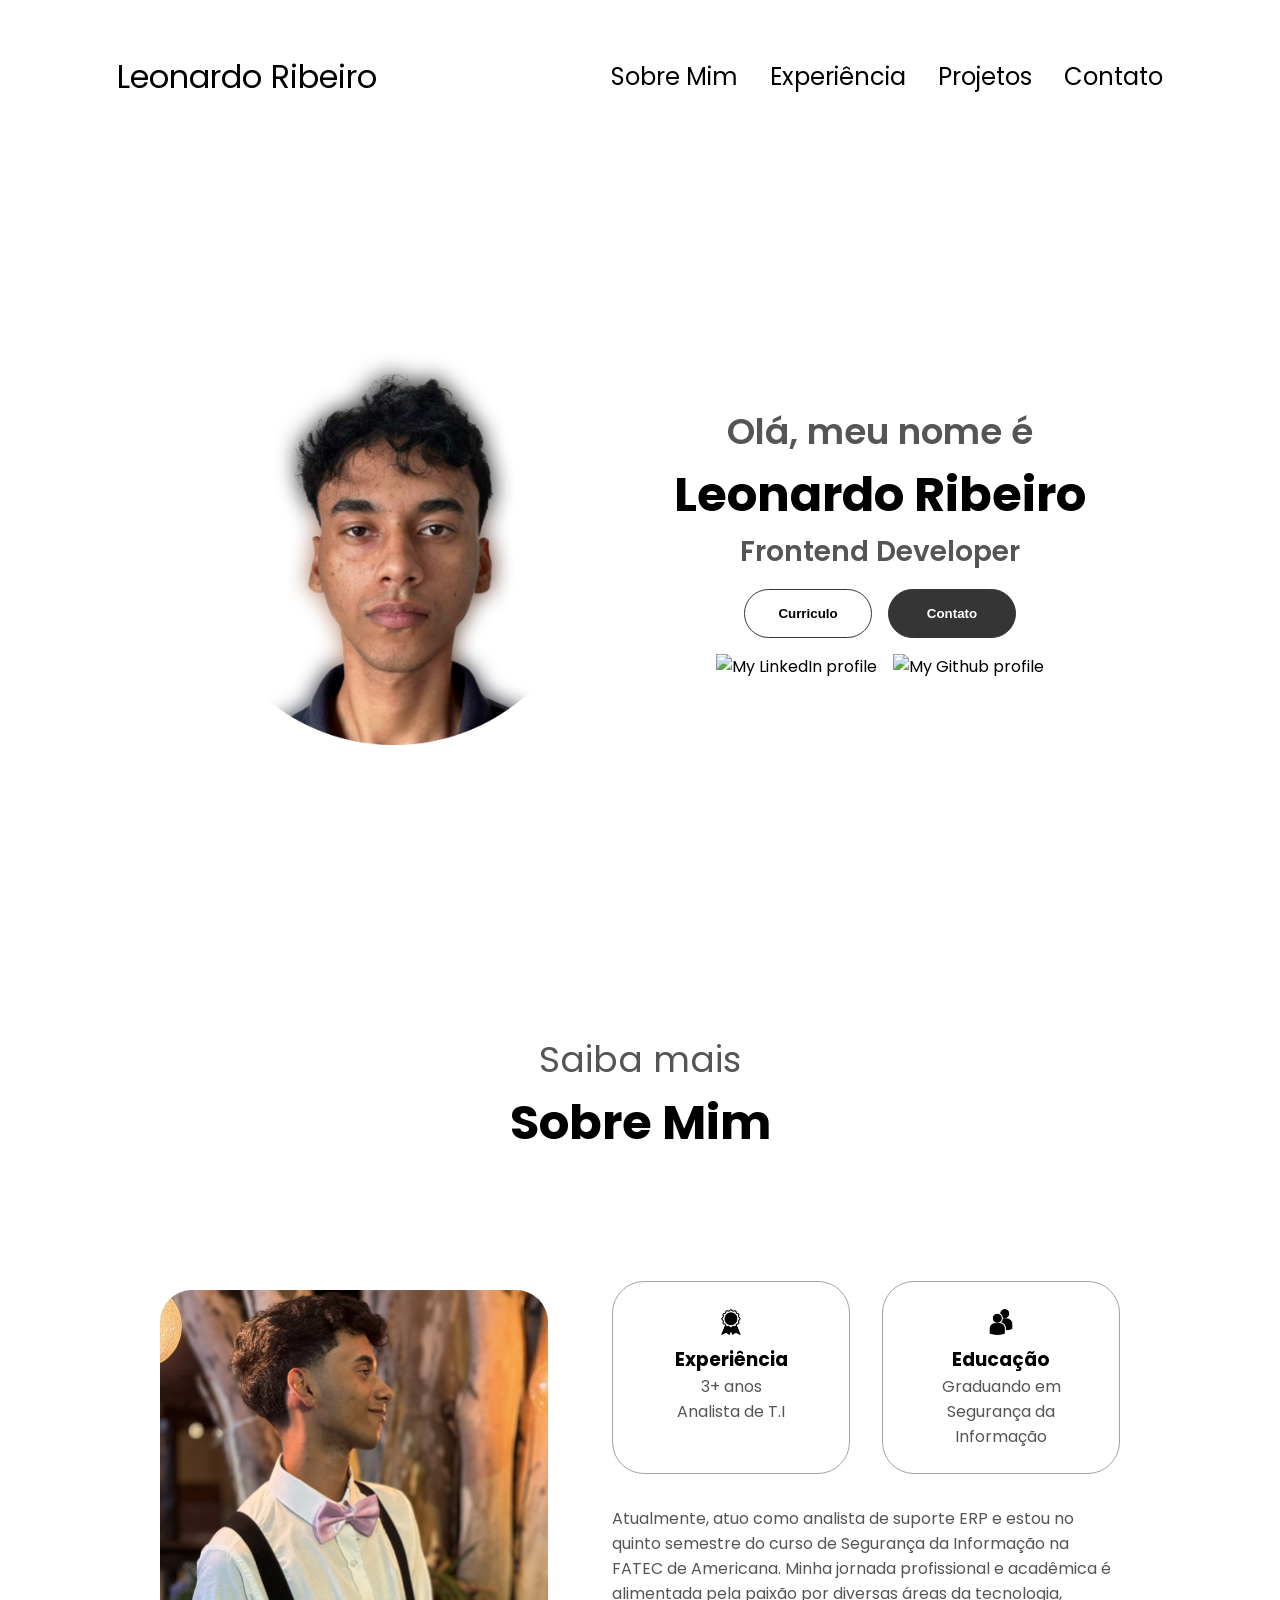
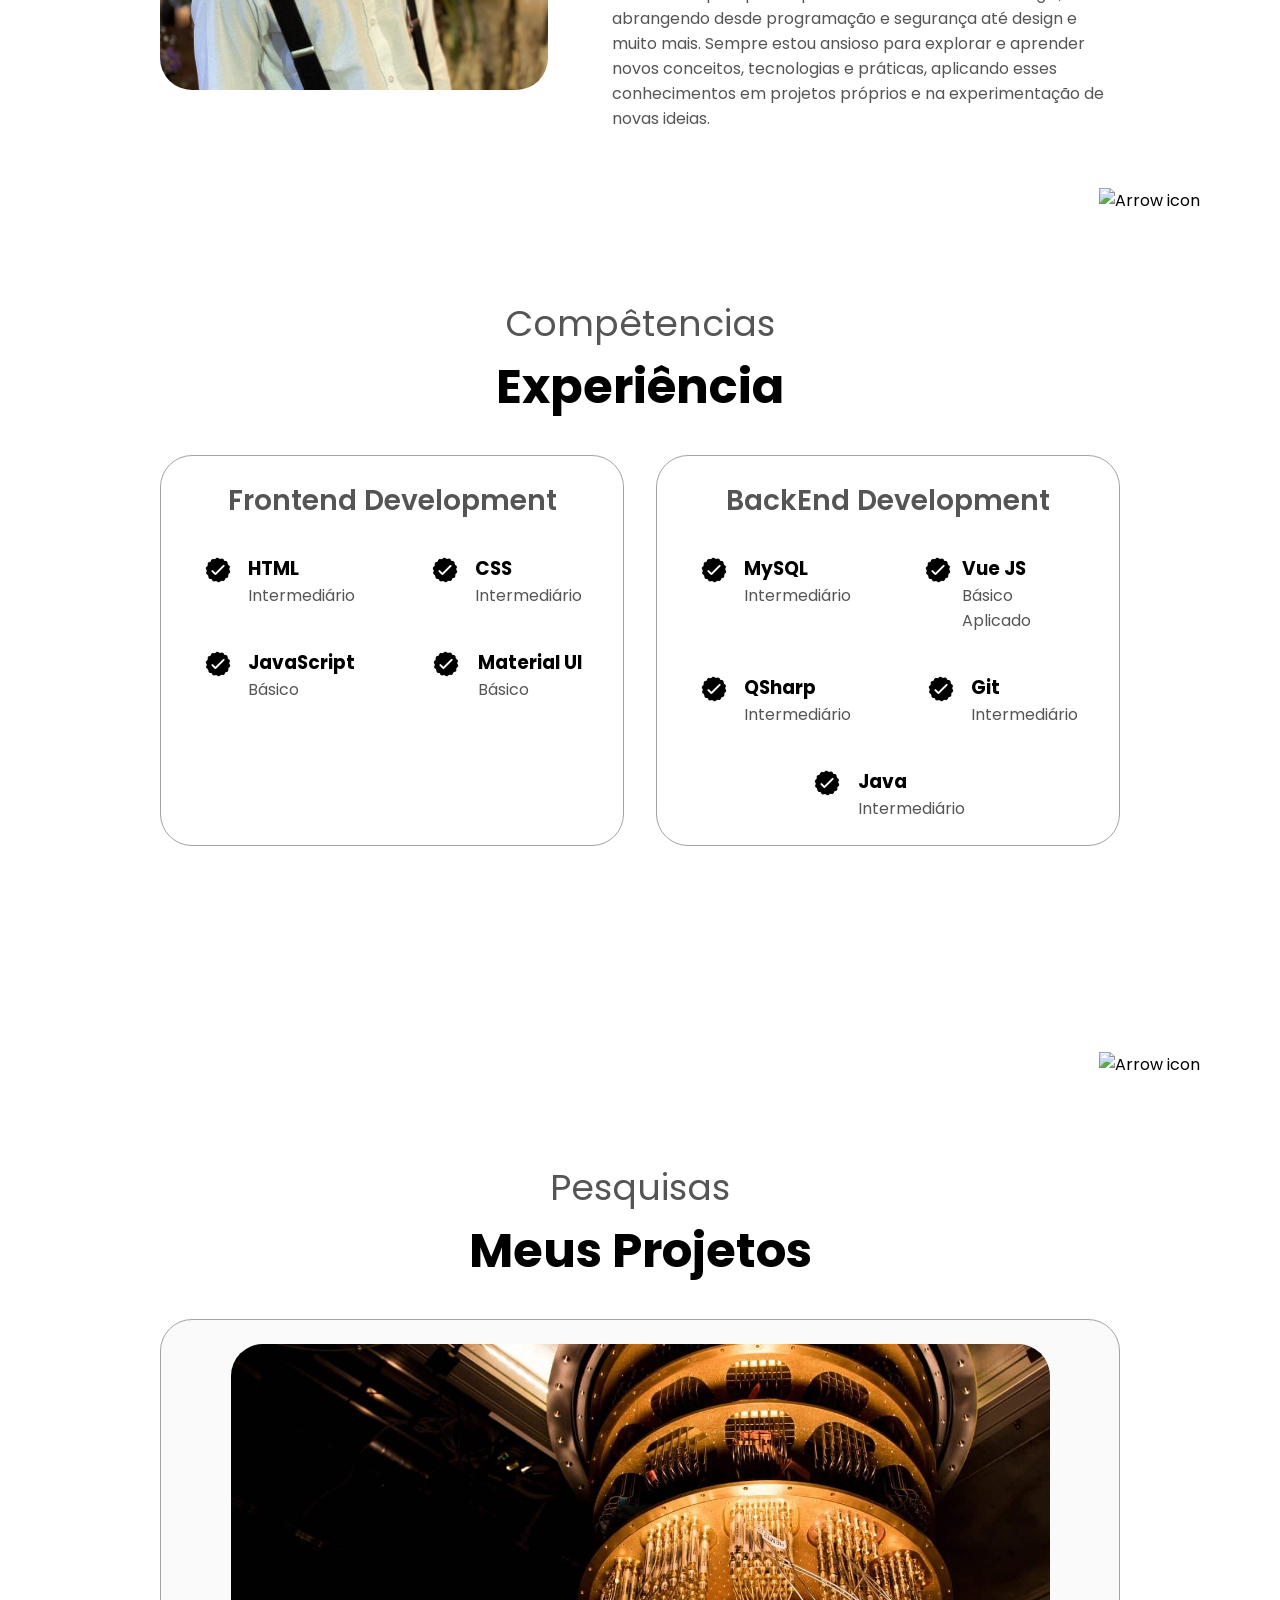
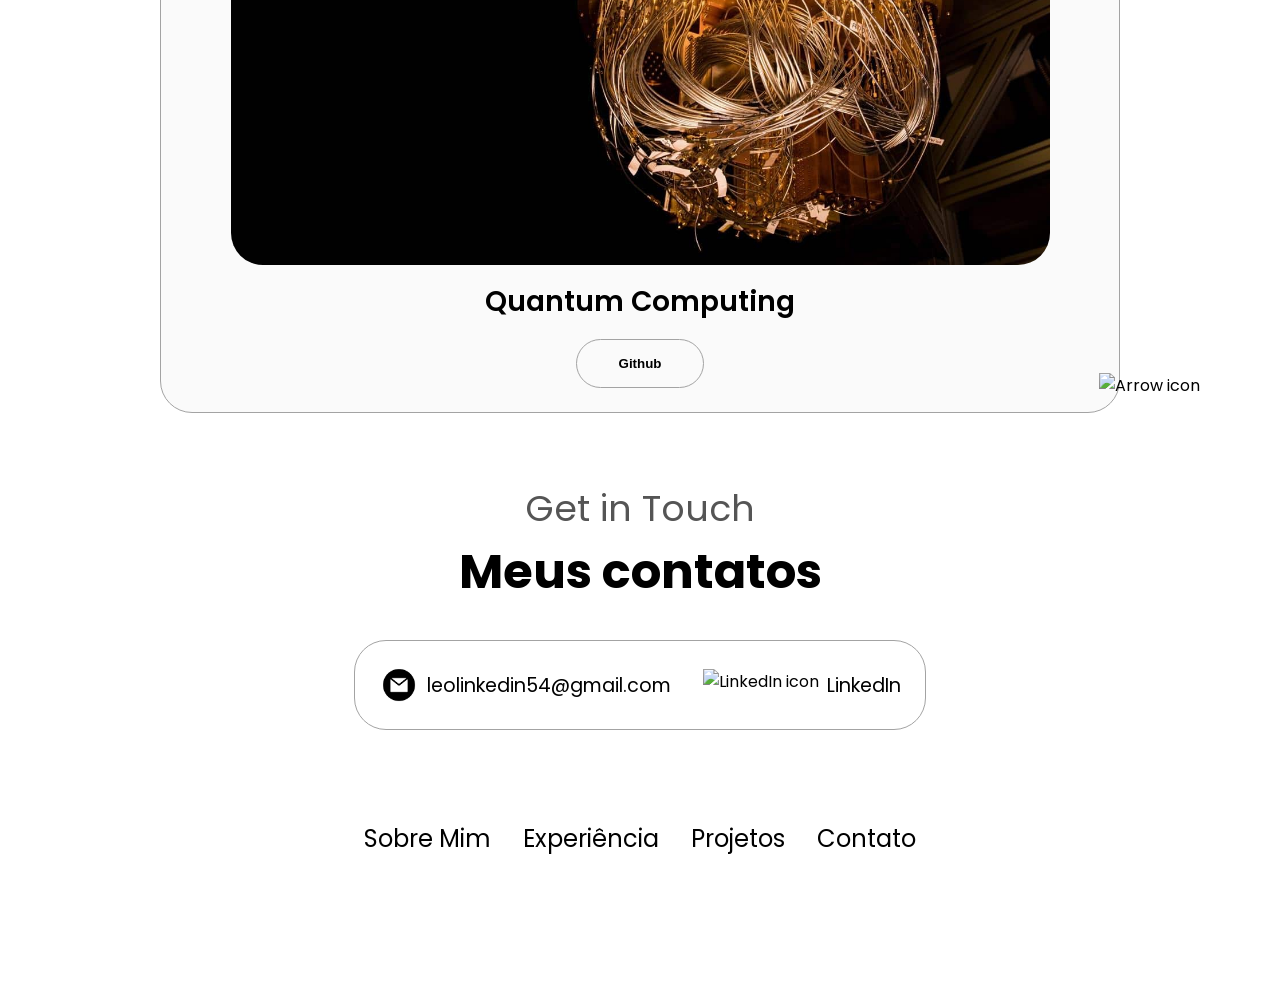
==== commit 8163ef94: "update name and email" ====
--- a/index.html
+++ b/index.html
@@ -249,13 +249,13 @@
     </section>
     <section id="projects">
       <p class="section__text__p1">Pesquisas</p>
-      <h1 class="title">Meus Proejtos</h1>
+      <h1 class="title">Meus Projetos</h1>
       <div class="experience-details-container">
         <div class="about-containers">
           <div class="details-container color-container">
             <div class="article-container">
               <img
-                src="../Portfolio/assets/computer.jpg"
+                src="/assets/computer.jpg"
                 alt="Project 1"
                 class="project-img"
               />
@@ -343,7 +343,7 @@
             alt="Email icon"
             class="icon contact-icon email-icon"
           />
-          <p><a href="mailto:examplemail@gmail.com">leolinkedin54@gmail.com</a></p>
+          <p><a href="mailto:leolinkedin54@gmail.com">leolinkedin54@gmail.com</a></p>
         </div>
         <div class="contact-info-container">
           <img
--- a/style.css
+++ b/style.css
@@ -37,6 +37,7 @@
   justify-content: space-around;
   align-items: center;
   height: 17vh;
+
 }
 
 .nav-links {
@@ -431,4 +432,4 @@
 
 footer p {
   text-align: center;
-}
+}
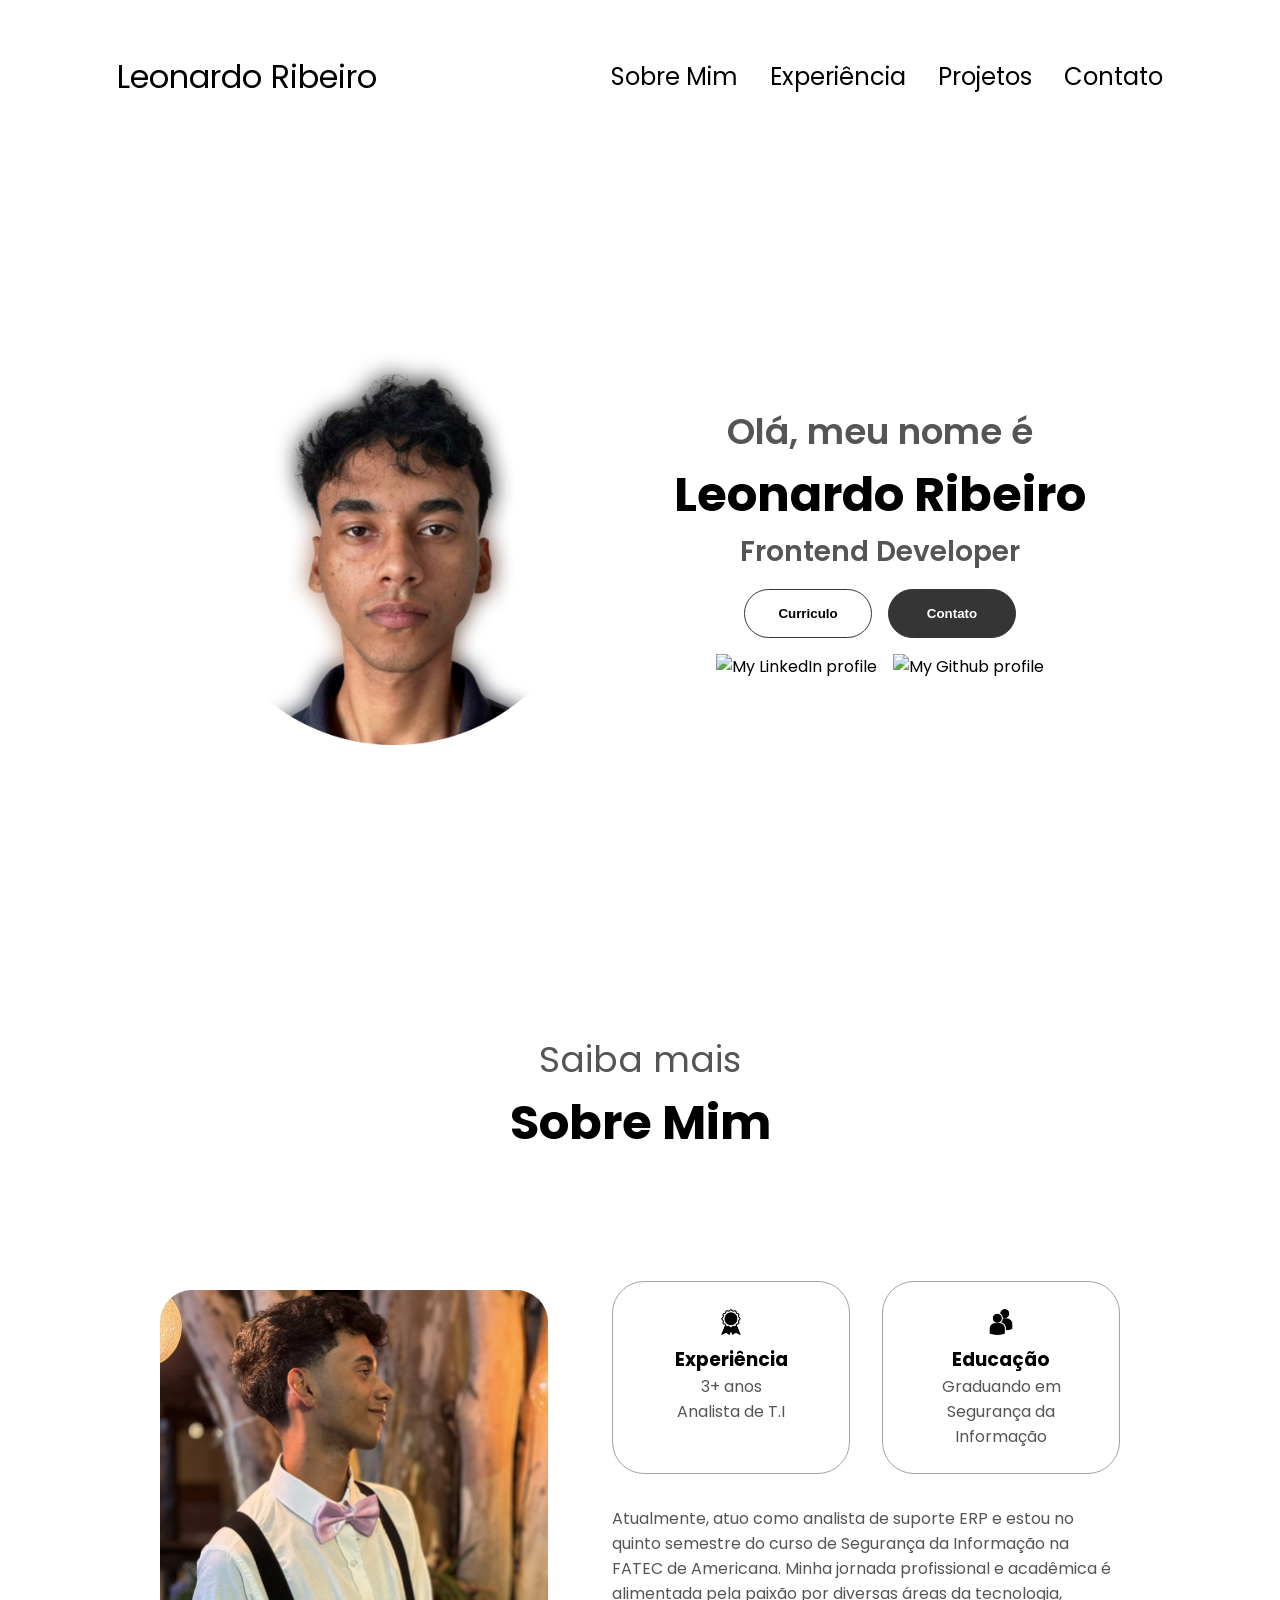
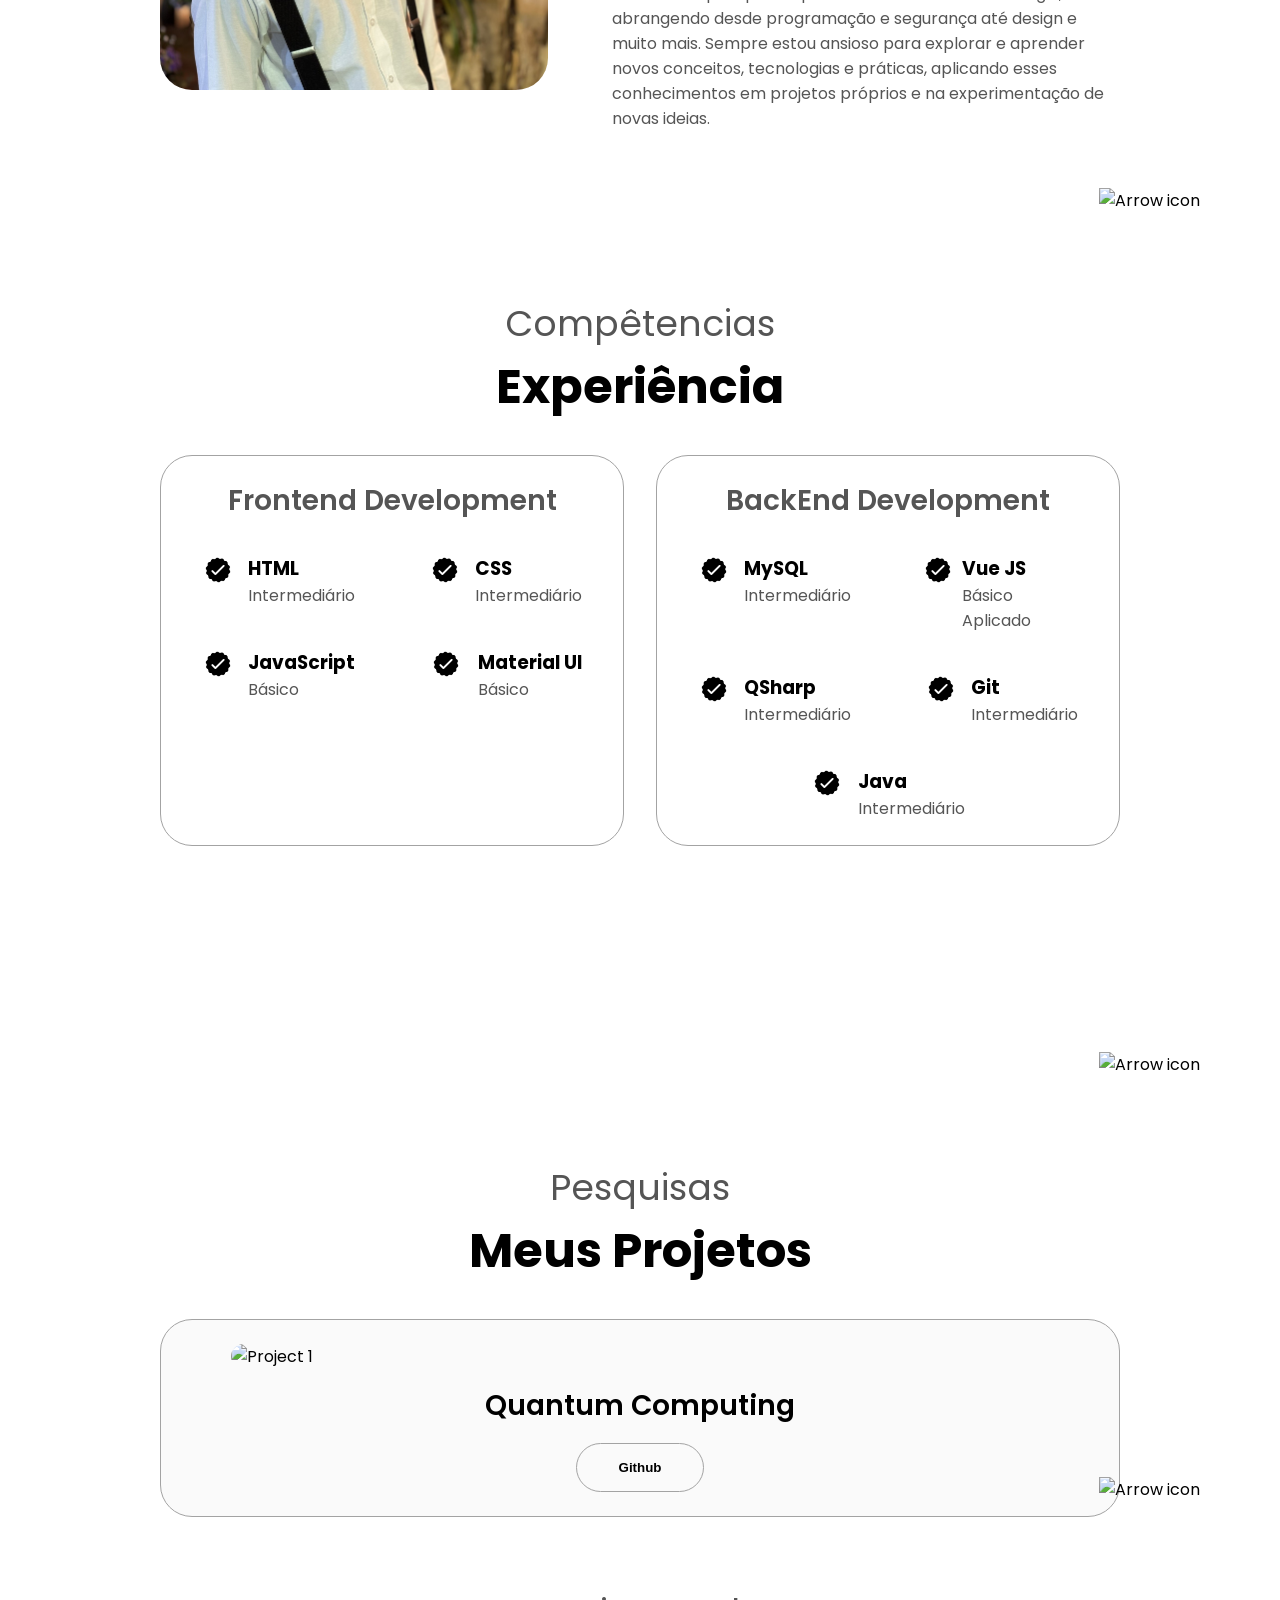
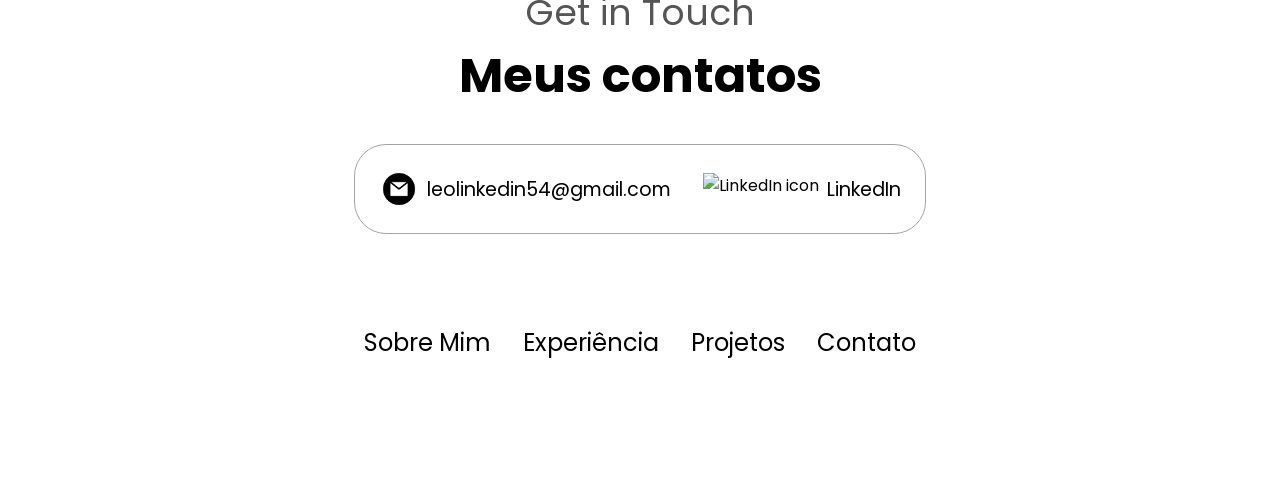
==== commit 23dad884: "Merge branch 'main' of https://github.com/LeoNardoRR/Portfolio" ====
--- a/index.html
+++ b/index.html
@@ -255,7 +255,7 @@
           <div class="details-container color-container">
             <div class="article-container">
               <img
-                src="/assets/computer.jpg"
+                src="../Portfolio/assets/computer.jpg"
                 alt="Project 1"
                 class="project-img"
               />
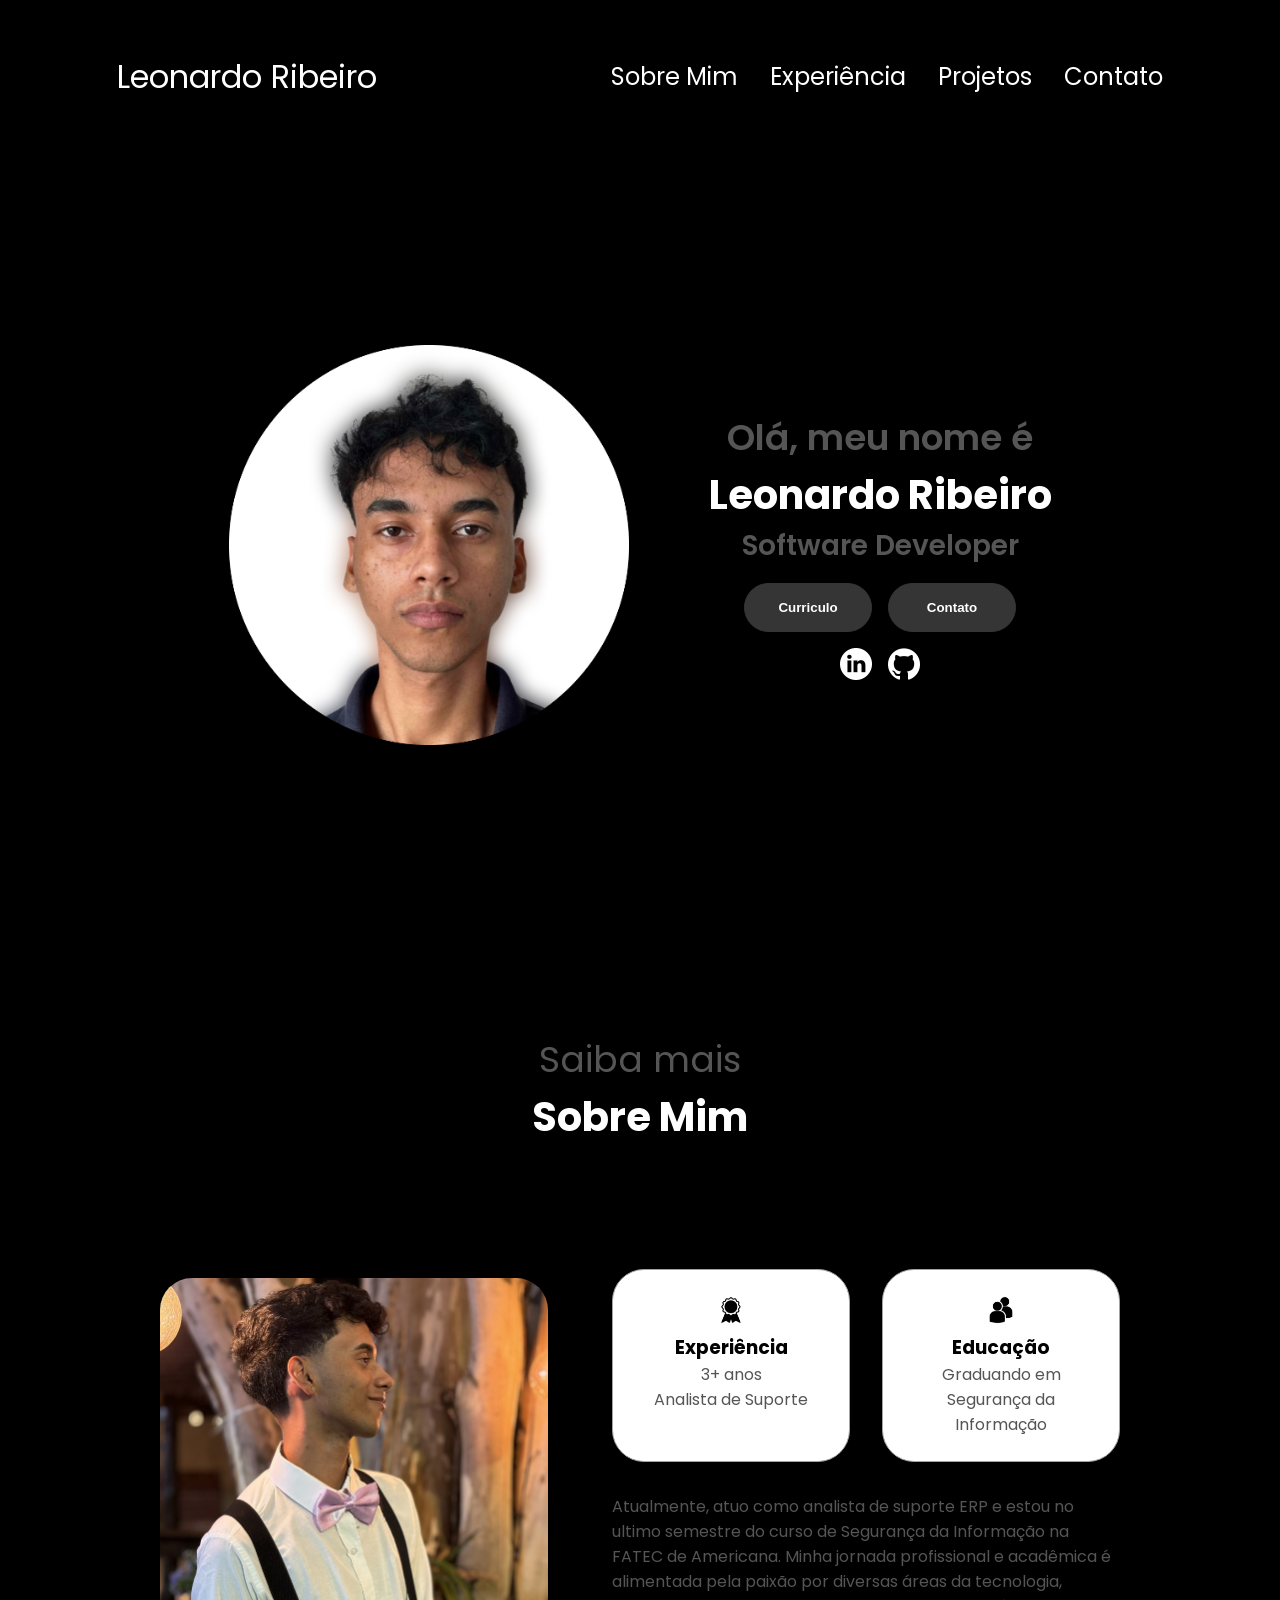
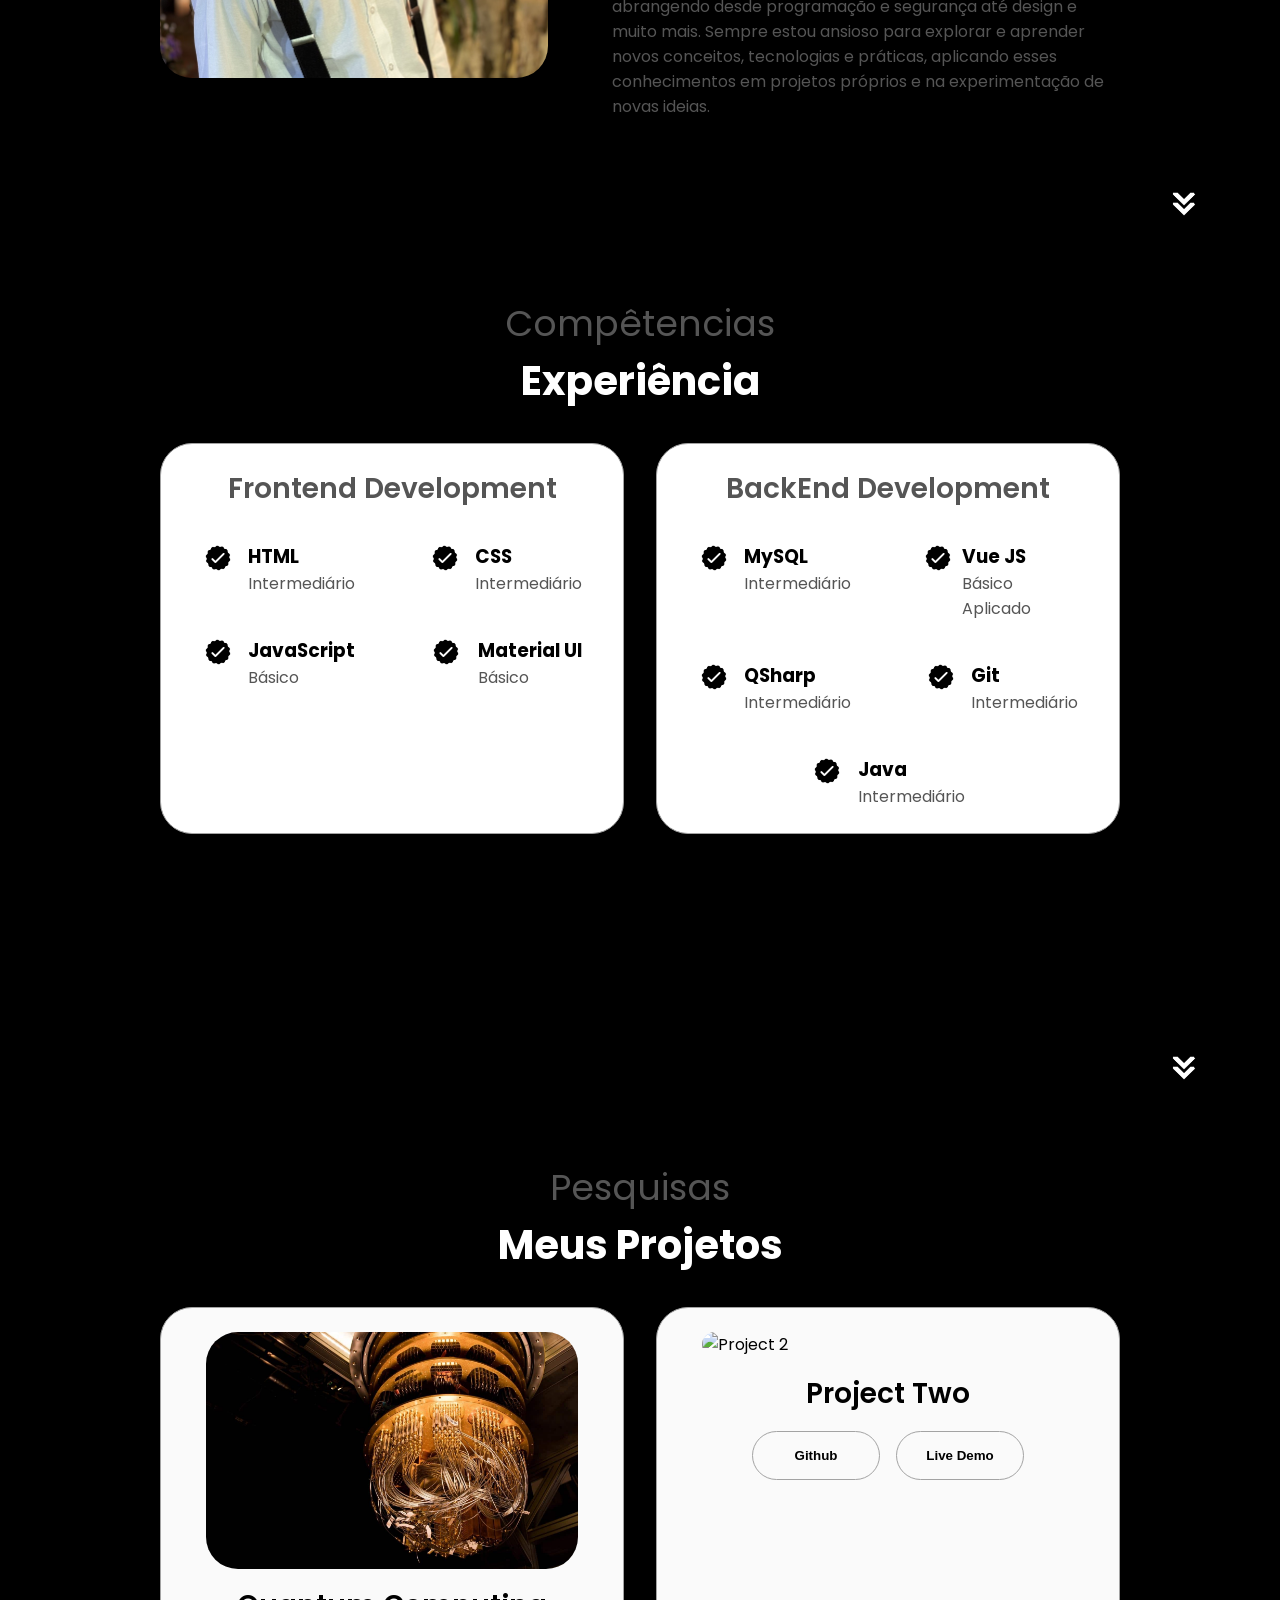
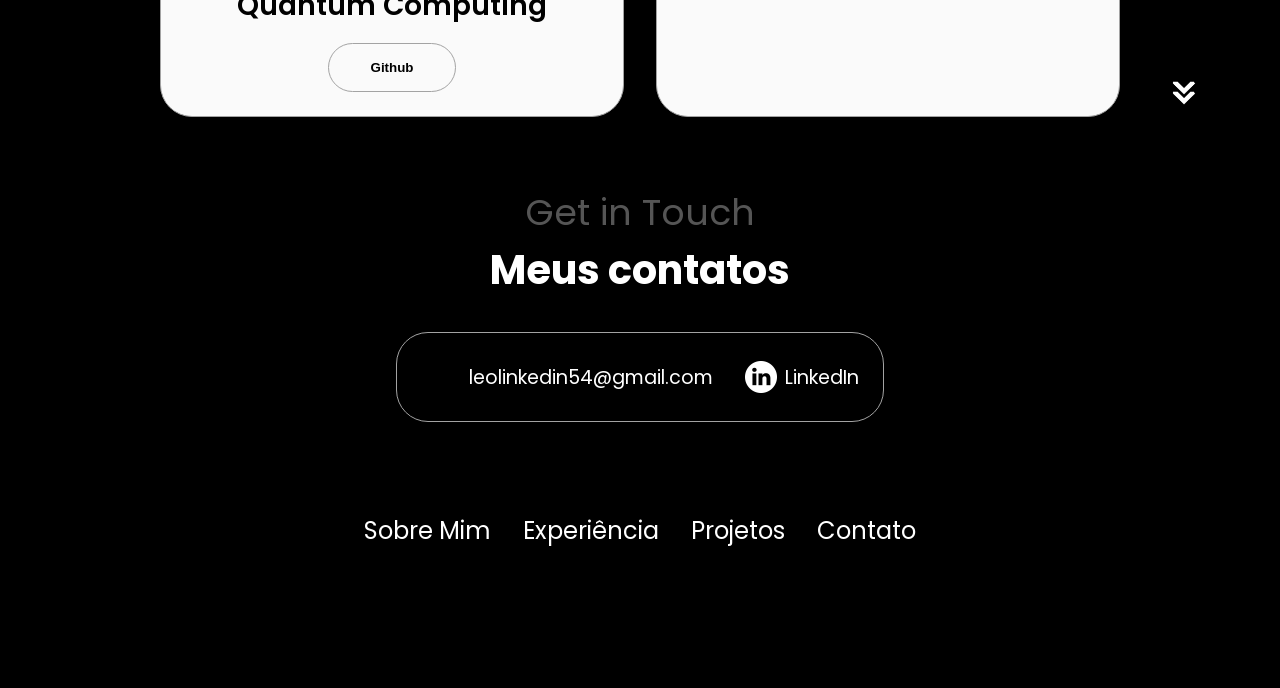
==== commit 31badea2: "update dark mode" ====
--- a/index.html
+++ b/index.html
@@ -43,10 +43,10 @@
       <div class="section__text">
         <p class="section__text__p1">Olá, meu nome é</p>
         <h1 class="title">Leonardo Ribeiro</h1>
-        <p class="section__text__p2">Frontend Developer</p>
+        <p class="section__text__p2">Software Developer</p>
         <div class="btn-container">
           <button
-            class="btn btn-color-2"
+            class="btn btn-color-1"
             onclick="window.open('./assets/Curriculo.pdf')"
           >
             Curriculo
@@ -91,7 +91,7 @@
                 class="icon"
               />
               <h3>Experiência</h3>
-              <p>3+ anos <br />Analista de T.I</p>
+              <p>3+ anos <br />Analista de Suporte</p>
             </div>
             <div class="details-container">
               <img
@@ -105,7 +105,7 @@
           </div>
           <div class="text-container">
             <p>
-              Atualmente, atuo como analista de suporte ERP e estou no quinto
+              Atualmente, atuo como analista de suporte ERP e estou no ultimo
               semestre do curso de Segurança da Informação na FATEC de
               Americana. Minha jornada profissional e acadêmica é alimentada
               pela paixão por diversas áreas da tecnologia, abrangendo desde
@@ -255,7 +255,7 @@
           <div class="details-container color-container">
             <div class="article-container">
               <img
-                src="../Portfolio/assets/computer.jpg"
+                src="/assets/computer.jpg"
                 alt="Project 1"
                 class="project-img"
               />
@@ -273,7 +273,7 @@
 
             </div>
           </div>
-          <!-- 
+
           <div class="details-container color-container">
             <div class="article-container">
               <img
@@ -298,6 +298,7 @@
               </button>
             </div>
           </div>
+                    <!-- 
           <div class="details-container color-container">
             <div class="article-container">
               <img
--- a/style.css
+++ b/style.css
@@ -9,6 +9,7 @@
 
 body {
   font-family: "Poppins", sans-serif;
+  background-color: black;
 }
 
 html {
@@ -50,6 +51,7 @@
   color: black;
   text-decoration: none;
   text-decoration-color: white;
+  color: white;
 }
 
 a:hover {
@@ -61,6 +63,7 @@
 
 .logo {
   font-size: 2rem;
+  color: white;
 }
 
 .logo:hover {
@@ -197,8 +200,9 @@
 }
 
 .title {
-  font-size: 3rem;
-  text-align: center;
+  font-size: 2.5rem;
+  text-align: center;
+  color: white;
 }
 
 #socials-container {
